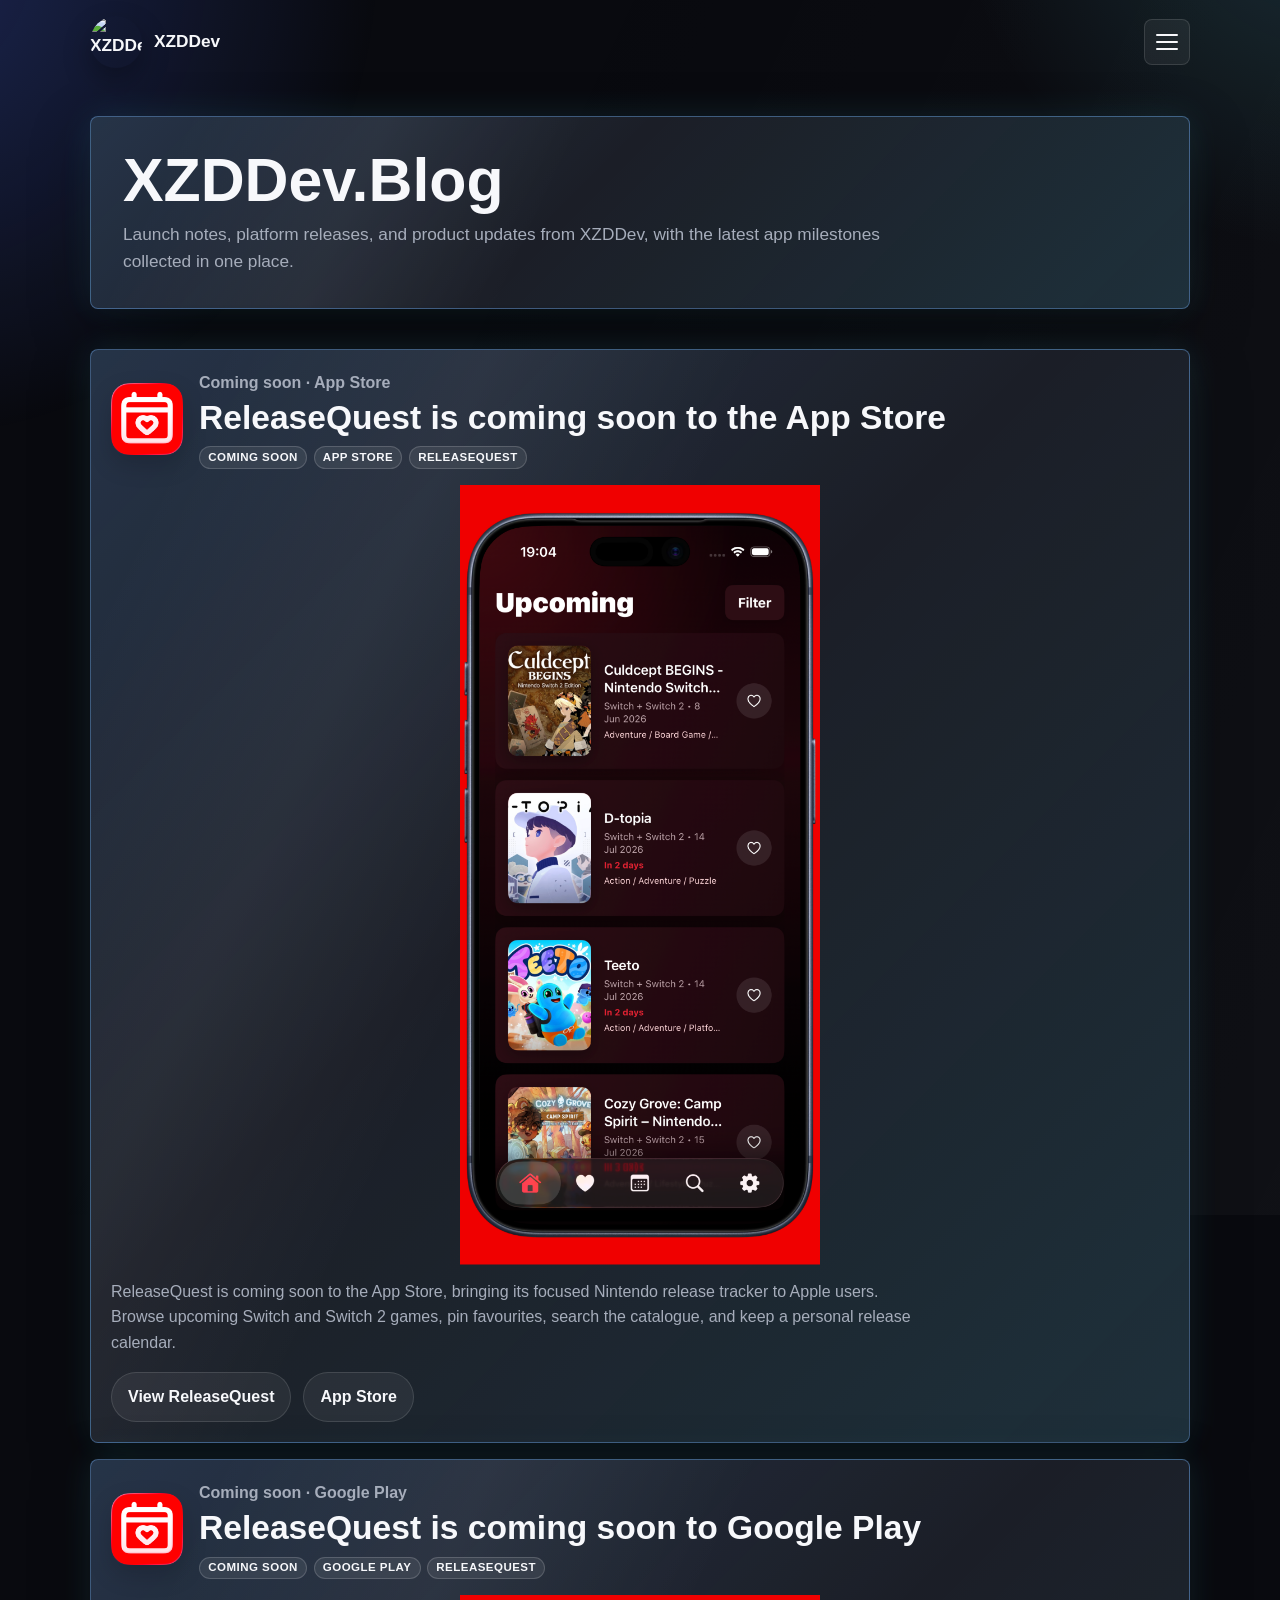
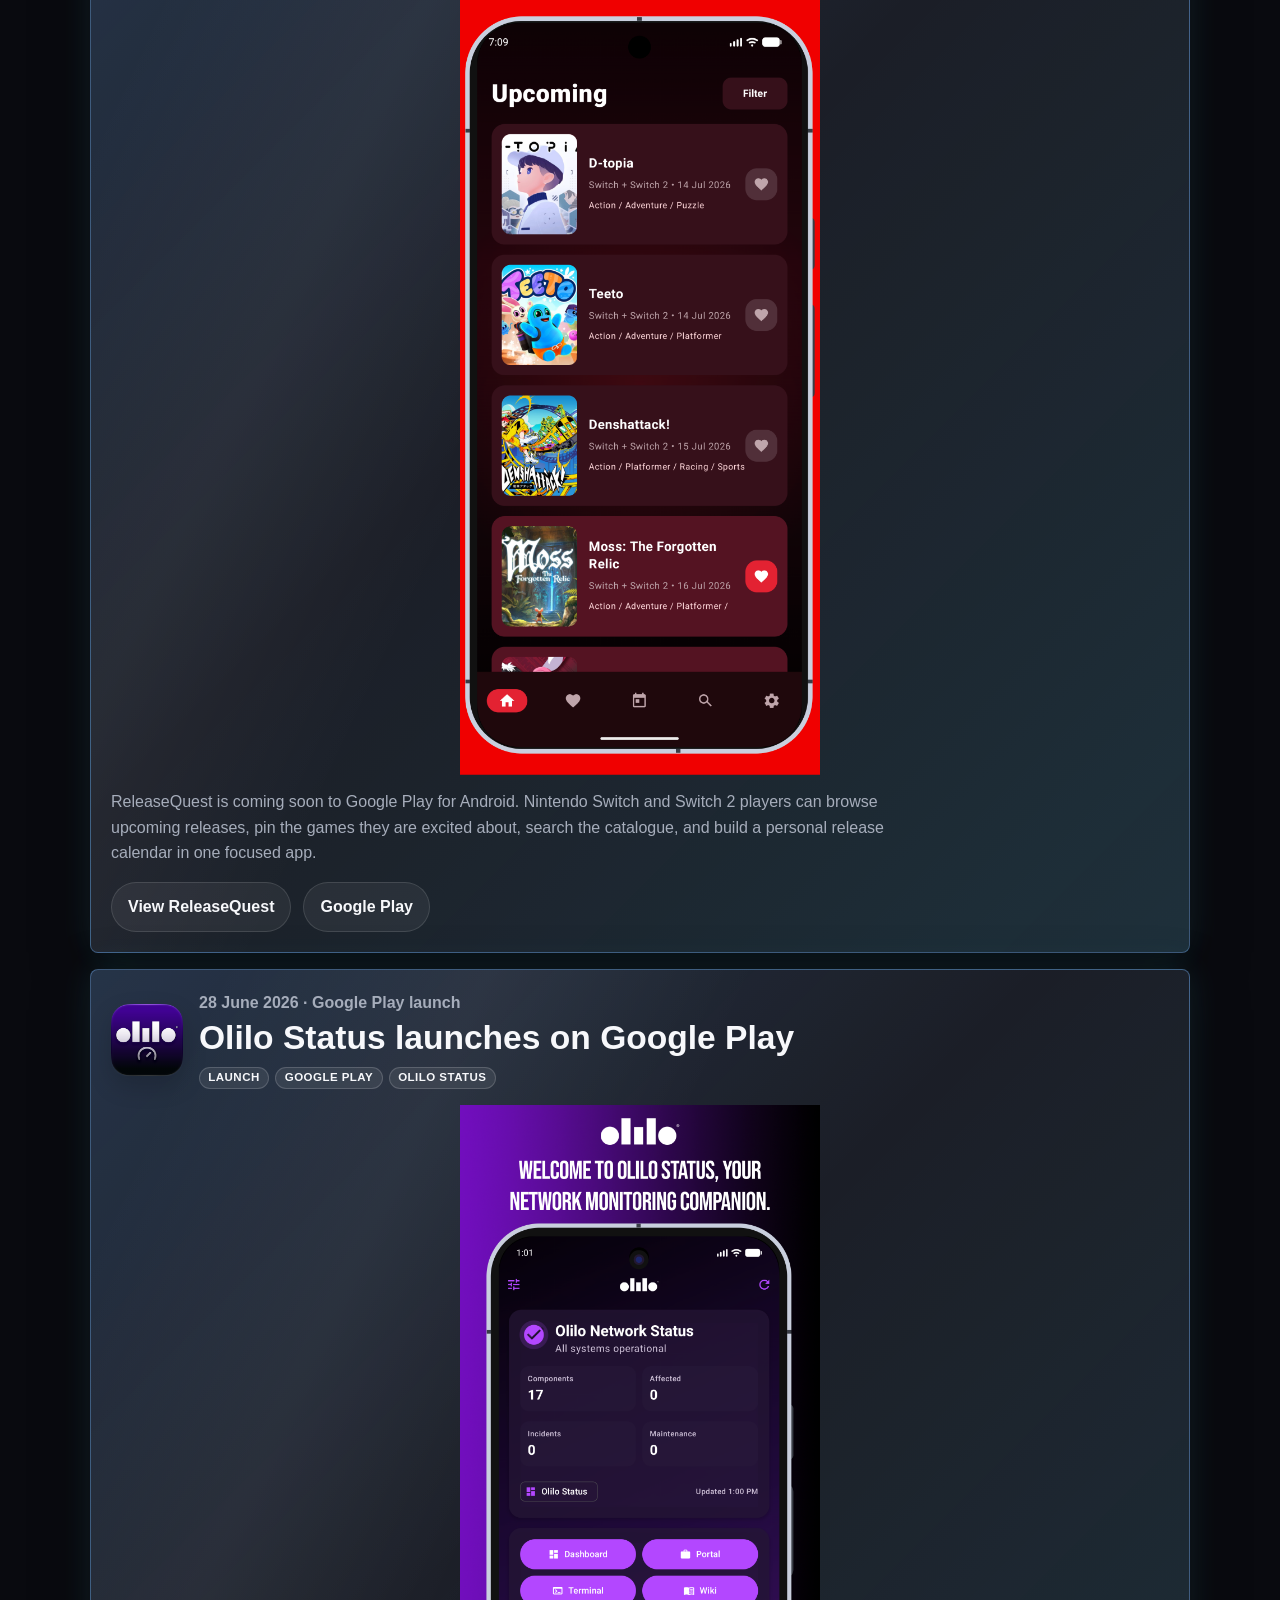
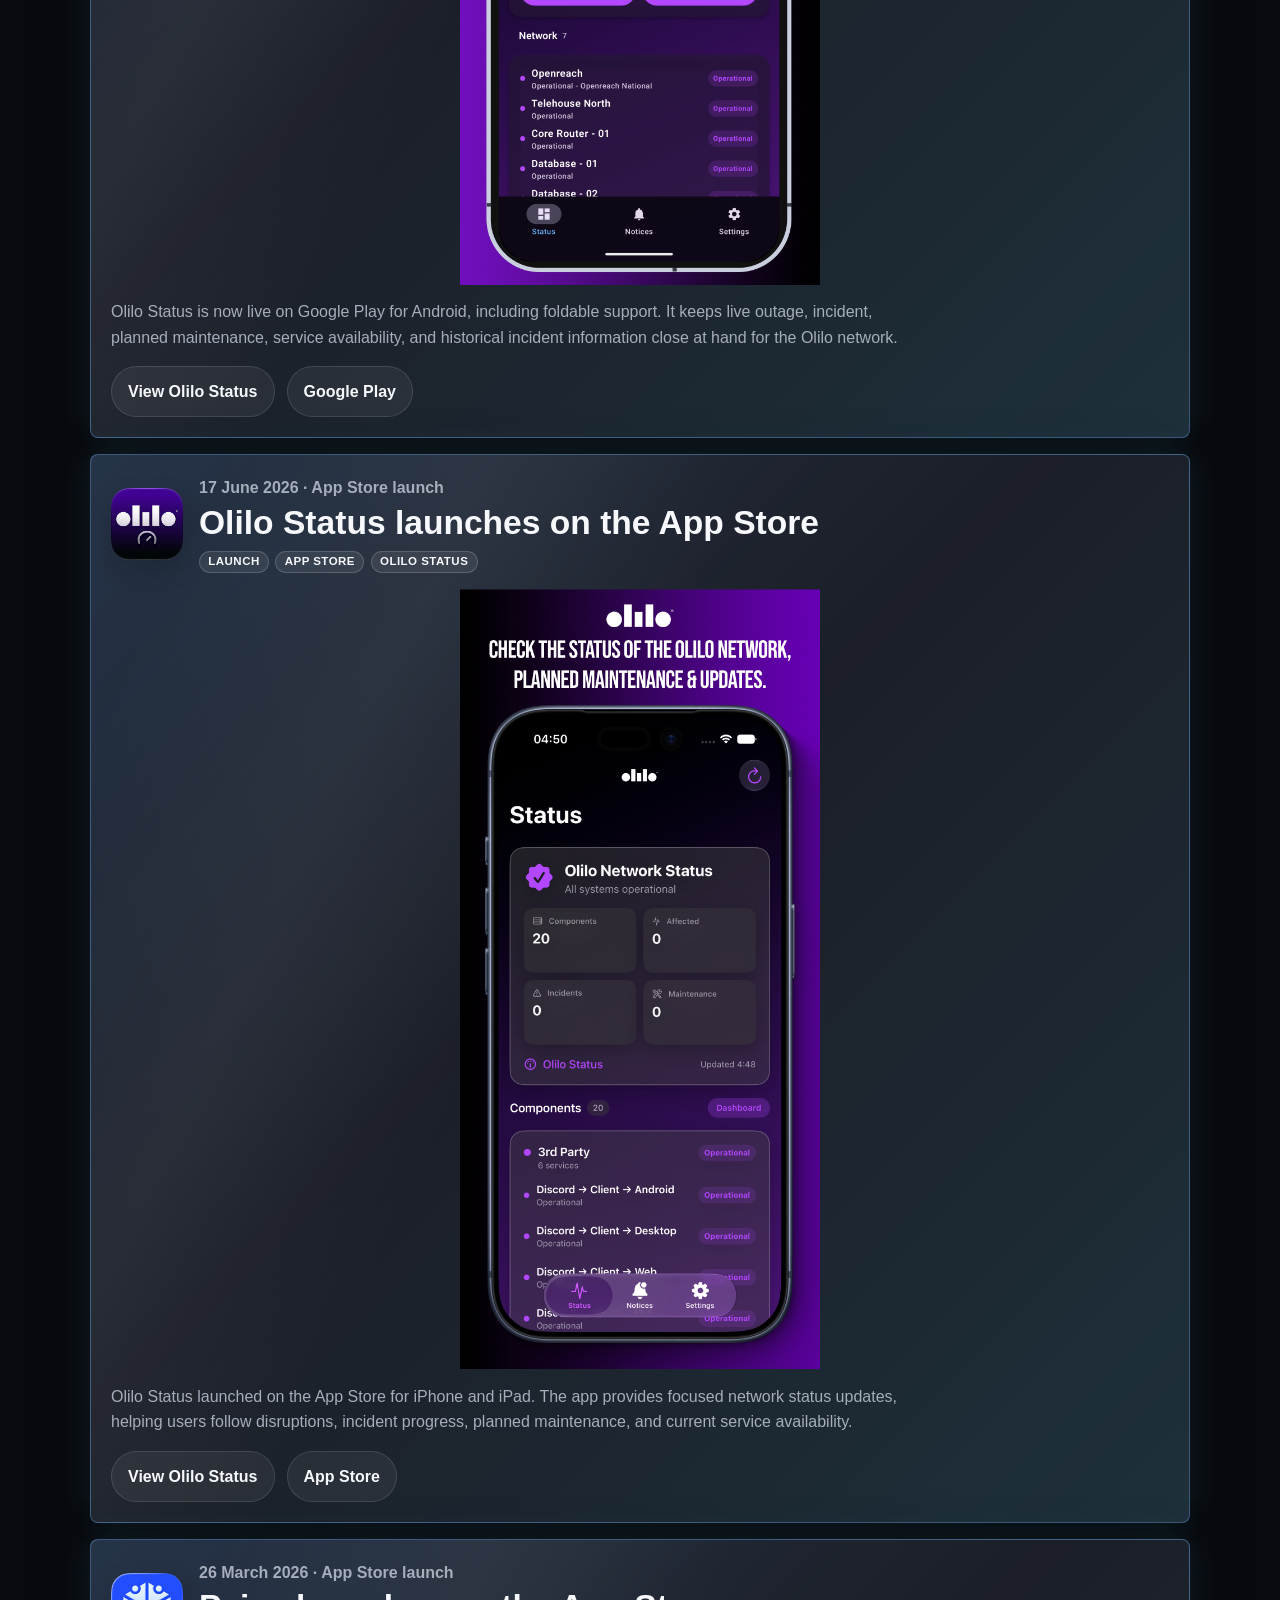
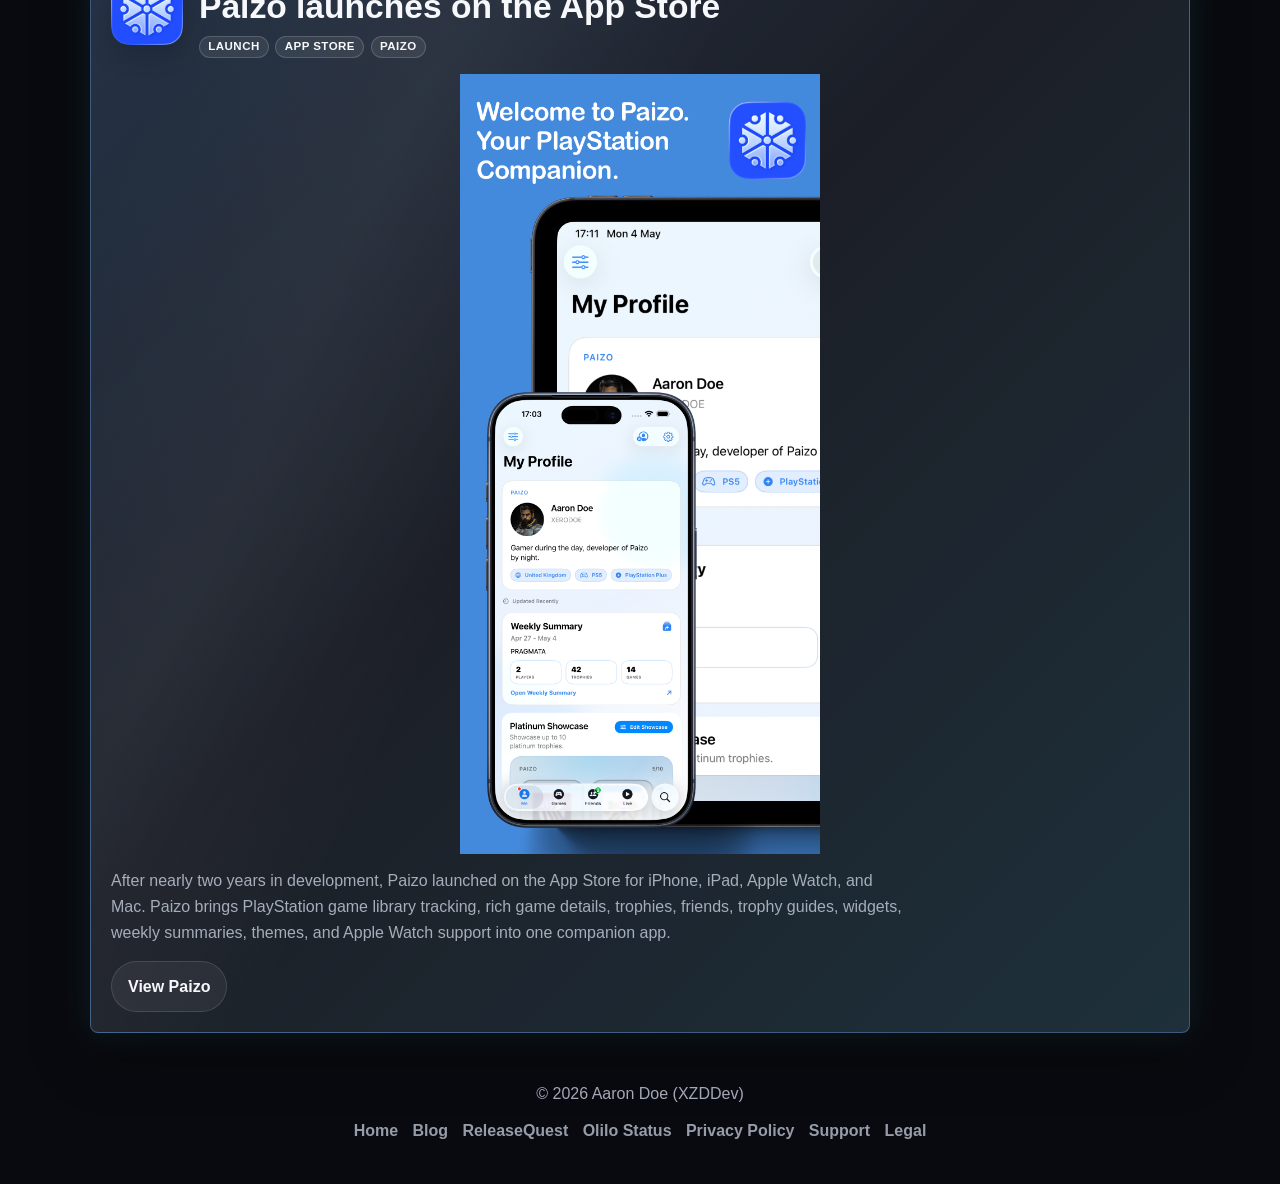
==== blog/index.html @ bfe8bc3e "launch: initial XZDDev website" ====
<!DOCTYPE html>
<html lang="en">
<head>
  <meta charset="UTF-8" />
  <meta name="viewport" content="width=device-width, initial-scale=1.0" />
  <link rel="icon" type="image/svg+xml" href="../XZDDev/favicon.svg" />
  <title>XZDDev Blog</title>
  <meta name="description" content="Launch notes for XZDDev apps including ReleaseQuest, Olilo Status, and Paizo." />
  <meta property="og:title" content="XZDDev Blog" />
  <meta property="og:description" content="Launch notes, app updates, and product news from XZDDev." />
  <meta property="og:type" content="website" />
  <meta property="og:url" content="https://xzddev.github.io/blog/" />
  <meta property="og:image" content="https://github.com/XZDDev.png" />
  <meta name="twitter:card" content="summary_large_image" />

  <style>
    :root {
      --bg: #090a0f;
      --surface: #141720;
      --text: #f7f8fb;
      --muted: #a6adbb;
      --border: rgba(255, 255, 255, 0.12);
      --shadow: 0 18px 50px rgba(0, 0, 0, 0.32);
      --link: #f7f8fb;
      --accent: #65e8ff;
    }

    * { box-sizing: border-box; }

    html { scroll-behavior: smooth; }

    body {
      margin: 0;
      font-family: -apple-system, BlinkMacSystemFont, "Segoe UI", sans-serif;
      background: var(--bg);
      color: var(--text);
      line-height: 1.6;
      min-height: 100vh;
      overflow-x: hidden;
      isolation: isolate;
    }

    body::before {
      content: "";
      position: fixed;
      inset: -35%;
      z-index: 0;
      pointer-events: none;
      background:
        radial-gradient(circle at 16% 18%, rgba(76, 111, 255, 0.28), transparent 30rem),
        radial-gradient(circle at 82% 12%, rgba(101, 232, 255, 0.16), transparent 24rem),
        linear-gradient(115deg, transparent 18%, rgba(255, 255, 255, 0.035) 42%, rgba(255, 255, 255, 0.11) 50%, rgba(255, 255, 255, 0.035) 58%, transparent 82%);
      background-size: 100% 100%, 100% 100%, 220% 220%;
      animation: shimmerBackground 18s ease-in-out infinite alternate;
    }

    @keyframes shimmerBackground {
      0% {
        transform: translate3d(-2%, -1%, 0) scale(1);
        background-position: 0 0, 100% 0, 0% 50%;
      }

      100% {
        transform: translate3d(2%, 1%, 0) scale(1.04);
        background-position: 0 0, 100% 0, 100% 50%;
      }
    }

    a { color: var(--link); }

    .container {
      width: min(1100px, calc(100% - 2rem));
      min-height: 100vh;
      margin: 0 auto;
      position: relative;
      z-index: 1;
      display: flex;
      flex-direction: column;
    }

    .topbar {
      display: grid;
      grid-template-columns: auto 1fr auto;
      align-items: center;
      gap: 1rem;
      padding: 1rem 0;
    }

    .brand-link {
      display: inline-flex;
      align-items: center;
      gap: 0.75rem;
      text-decoration: none;
      color: var(--text);
      font-weight: 800;
      font-size: 1.08rem;
    }

    .brand-logo {
      width: 52px;
      height: 52px;
      display: block;
      object-fit: cover;
      border-radius: 50%;
      box-shadow: 0 12px 28px rgba(0, 0, 0, 0.28);
    }

    .brand-name { white-space: nowrap; }

    .nav-links,
    .footer-links {
      display: flex;
      flex-wrap: wrap;
      gap: 0.9rem;
      align-items: center;
      justify-content: center;
    }

    .nav-links {
      grid-column: 2;
    }

    .nav-links a,
    .footer-links a {
      color: var(--muted);
      text-decoration: none;
      font-weight: 600;
      opacity: 0.9;
    }

    .nav-links a {
      padding: 0.55rem 0.75rem;
      border-radius: 999px;
    }

    .nav-links a[aria-current="page"],
    .nav-links a:hover,
    .footer-links a:hover {
      color: var(--text);
      background: rgba(255, 255, 255, 0.06);
      opacity: 1;
    }

    header.hero { padding: 2rem 0 1rem; }

    .hero-card,
    .post-card {
      background: linear-gradient(180deg, rgba(255, 255, 255, 0.055), rgba(255, 255, 255, 0.025)), var(--surface);
      border: 1px solid var(--border);
      border-radius: 8px;
      box-shadow: var(--shadow);
    }

    .hero-card {
      padding: 2rem;
      display: grid;
      grid-template-columns: minmax(0, 1fr);
      gap: 1.5rem;
      align-items: center;
    }

    .app-badge {
      display: inline-flex;
      width: fit-content;
      margin-bottom: 0.55rem;
      padding: 0.24rem 0.58rem;
      border: 1px solid rgba(255, 255, 255, 0.16);
      border-radius: 999px;
      background: rgba(255, 255, 255, 0.08);
      color: var(--text);
      font-size: 0.74rem;
      font-weight: 800;
      letter-spacing: 0.04em;
      text-transform: uppercase;
    }

    h1 {
      margin: 0 0 0.5rem;
      font-size: clamp(2.2rem, 5vw, 3.8rem);
      line-height: 1.05;
    }

    h2 {
      margin: 0;
      font-size: clamp(1.45rem, 3vw, 2.1rem);
      line-height: 1.15;
    }

    .intro {
      margin: 0;
      font-size: 1.08rem;
      color: var(--muted);
      max-width: 760px;
    }

    .post-list {
      display: grid;
      gap: 1rem;
      padding: 1.5rem 0;
    }

    .post-card {
      padding: 1.25rem;
      transition: transform 0.2s ease, opacity 0.2s ease;
    }

    .post-card:hover {
      transform: translateY(-2px);
      opacity: 0.98;
    }

    .content-highlight {
      position: relative;
      overflow: hidden;
      border-color: rgba(118, 182, 255, 0.38);
      background:
        linear-gradient(135deg, rgba(118, 182, 255, 0.18), rgba(255, 255, 255, 0.03) 44%, rgba(101, 232, 255, 0.12)),
        var(--surface);
      box-shadow: 0 20px 58px rgba(0, 0, 0, 0.34), 0 0 34px rgba(101, 232, 255, 0.12);
    }

    .content-highlight::after {
      content: "";
      position: absolute;
      inset: 0;
      pointer-events: none;
      background: linear-gradient(115deg, transparent 8%, rgba(255, 255, 255, 0.12), transparent 42%);
      opacity: 0.42;
    }

    .content-highlight > * {
      position: relative;
      z-index: 1;
    }

    .content-highlight--olilo {
      border-color: color-mix(in srgb, #b47cff 48%, transparent);
      background:
        linear-gradient(135deg, rgba(180, 124, 255, 0.2), rgba(255, 255, 255, 0.03) 44%, rgba(180, 124, 255, 0.18)),
        var(--surface);
      box-shadow: 0 20px 58px rgba(0, 0, 0, 0.34), 0 0 34px rgba(180, 124, 255, 0.18);
    }

    .post-header {
      display: grid;
      grid-template-columns: 72px 1fr;
      gap: 1rem;
      align-items: center;
      margin-bottom: 1rem;
    }

    .app-icon {
      width: 72px;
      height: 72px;
      border-radius: 16px;
      display: block;
      object-fit: cover;
      box-shadow: 0 10px 24px rgba(0, 0, 0, 0.16);
    }

    .post-meta {
      color: var(--muted);
      font-weight: 700;
      margin: 0 0 0.2rem;
    }

    .post-tags {
      display: flex;
      flex-wrap: wrap;
      gap: 0.4rem;
      margin: 0.55rem 0 0;
    }

    .post-tag {
      display: inline-flex;
      width: fit-content;
      padding: 0.2rem 0.52rem;
      border: 1px solid rgba(255, 255, 255, 0.16);
      border-radius: 999px;
      background: rgba(255, 255, 255, 0.08);
      color: var(--text);
      font-size: 0.72rem;
      font-weight: 800;
      letter-spacing: 0.04em;
      line-height: 1.2;
      text-transform: uppercase;
    }

    .post-copy {
      color: var(--muted);
      margin: 0.9rem 0 0;
      max-width: 800px;
    }

    .post-actions {
      display: flex;
      flex-wrap: wrap;
      gap: 0.75rem;
      margin-top: 1rem;
    }

    .post-link {
      display: inline-flex;
      align-items: center;
      text-decoration: none;
      font-weight: 700;
      color: var(--text);
      border: 1px solid var(--border);
      border-radius: 999px;
      padding: 0.72rem 1rem;
      background: rgba(255, 255, 255, 0.06);
      transition: transform 0.2s ease, background 0.2s ease;
    }

    .post-link:hover {
      transform: translateY(-1px);
      background: rgba(255, 255, 255, 0.1);
    }

    .launch-image {
      width: 100%;
      max-height: 780px;
      display: block;
      object-fit: contain;
      border: 0;
      border-radius: 12px;
      clip-path: inset(0 round 12px);
      background: transparent;
    }

    footer {
      padding: 1.5rem 0 2.5rem;
      margin-top: auto;
      text-align: center;
      color: var(--muted);
    }

    .footer-links {
      margin-top: 0.75rem;
    }

    .hero-card,
    .post-card {
      position: relative;
      overflow: hidden;
      border-color: rgba(118, 182, 255, 0.38);
      background:
        linear-gradient(135deg, rgba(118, 182, 255, 0.18), rgba(255, 255, 255, 0.03) 44%, rgba(101, 232, 255, 0.12)),
        var(--surface);
      box-shadow: 0 20px 58px rgba(0, 0, 0, 0.34), 0 0 34px rgba(101, 232, 255, 0.12);
    }

    .hero-card::after,
    .post-card::after {
      content: "";
      position: absolute;
      inset: 0;
      pointer-events: none;
      background: linear-gradient(115deg, transparent 8%, rgba(255, 255, 255, 0.12), transparent 42%);
      opacity: 0.42;
    }

    .hero-card > *,
    .post-card > * {
      position: relative;
      z-index: 1;
    }

    @media (max-width: 760px) {
      .topbar {
        grid-template-columns: auto 1fr;
        align-items: center;
      }

      .nav-links {
        justify-content: flex-end;
        grid-column: 2;
      }

      .hero-card {
        grid-template-columns: 1fr;
      }

      .post-header {
        grid-template-columns: 60px 1fr;
      }

      .app-icon {
        width: 60px;
        height: 60px;
        border-radius: 14px;
      }
    }

    @media (prefers-reduced-motion: reduce) {
      body::before {
        animation: none;
      }
    }
  </style>
  <link rel="stylesheet" href="../assets/navigation.css" />
</head>
<body>
  <div class="container">
    <div class="topbar">
      <a class="brand-link" href="../XZDDev/index.html" aria-label="XZDDev home">
        <img src="https://github.com/XZDDev.png" alt="XZDDev logo" class="brand-logo" />
        <span class="brand-name">XZDDev</span>
      </a>

      <button class="menu-toggle" type="button" aria-label="Open navigation menu" aria-expanded="false" aria-controls="primaryNavigation">
        <span aria-hidden="true"></span><span aria-hidden="true"></span><span aria-hidden="true"></span>
      </button>

      <nav class="nav-links" id="primaryNavigation" aria-label="Primary" aria-hidden="true">
        <a href="../XZDDev/index.html">Home</a>
        <a href="index.html" aria-current="page">Blog</a>
        <a href="../releasequest/releasequest.html">ReleaseQuest</a>
        <a href="../olilo/olilo-status.html">Olilo Status</a>
      </nav>
    </div>

    <header class="hero">
      <div class="hero-card content-highlight">
        <div>
          <h1>XZDDev.Blog</h1>
          <p class="intro">
            Launch notes, platform releases, and product updates from XZDDev, with the latest app milestones collected in one place.
          </p>
        </div>

      </div>
    </header>

    <main class="post-list" aria-label="Blog posts">
      <article class="post-card content-highlight" id="releasequest-app-store-launch">
        <div class="post-header">
          <img src="../releasequest/releasequest.png" alt="ReleaseQuest Icon" class="app-icon" />
          <div>
            <p class="post-meta">Coming soon · App Store</p>
            <h2>ReleaseQuest is coming soon to the App Store</h2>
            <div class="post-tags" aria-label="Post categories">
              <span class="post-tag">Coming soon</span>
              <span class="post-tag">App Store</span>
              <span class="post-tag">ReleaseQuest</span>
            </div>
          </div>
        </div>

        <img
          src="i1.png"
          alt="ReleaseQuest App Store launch artwork"
          class="launch-image"
        />

        <p class="post-copy">
          ReleaseQuest is coming soon to the App Store, bringing its focused Nintendo release tracker to Apple users.
          Browse upcoming Switch and Switch 2 games, pin favourites, search the catalogue, and keep a personal release calendar.
        </p>

        <div class="post-actions">
          <a class="post-link" href="../releasequest/releasequest.html">View ReleaseQuest</a>
          <a class="post-link" href="../XZDDev/index.html">App Store</a>
        </div>
      </article>

      <article class="post-card content-highlight" id="releasequest-google-play-launch">
        <div class="post-header">
          <img src="../releasequest/releasequest.png" alt="ReleaseQuest Icon" class="app-icon" />
          <div>
            <p class="post-meta">Coming soon · Google Play</p>
            <h2>ReleaseQuest is coming soon to Google Play</h2>
            <div class="post-tags" aria-label="Post categories">
              <span class="post-tag">Coming soon</span>
              <span class="post-tag">Google Play</span>
              <span class="post-tag">ReleaseQuest</span>
            </div>
          </div>
        </div>

        <img
          src="a1.png"
          alt="ReleaseQuest Google Play launch artwork"
          class="launch-image"
        />

        <p class="post-copy">
          ReleaseQuest is coming soon to Google Play for Android. Nintendo Switch and Switch 2 players can browse upcoming
          releases, pin the games they are excited about, search the catalogue, and build a personal release calendar in one focused app.
        </p>

        <div class="post-actions">
          <a class="post-link" href="../releasequest/releasequest.html">View ReleaseQuest</a>
          <a class="post-link" href="../XZDDev/index.html">Google Play</a>
        </div>
      </article>

      <article class="post-card content-highlight content-highlight--olilo" id="olilo-status-android-launch">
        <div class="post-header">
          <img src="../olilo/olilostatus.png" alt="Olilo Status Icon" class="app-icon" />
          <div>
            <p class="post-meta">28 June 2026 · Google Play launch</p>
            <h2>Olilo Status launches on Google Play</h2>
            <div class="post-tags" aria-label="Post categories">
              <span class="post-tag">Launch</span>
              <span class="post-tag">Google Play</span>
              <span class="post-tag">Olilo Status</span>
            </div>
          </div>
        </div>

        <img
          src="Olilo Status Android Launch.png"
          alt="Olilo Status Android launch screenshot"
          class="launch-image"
        />

        <p class="post-copy">
          Olilo Status is now live on Google Play for Android, including foldable support. It keeps live outage, incident,
          planned maintenance, service availability, and historical incident information close at hand for the Olilo network.
        </p>

        <div class="post-actions">
          <a class="post-link" href="../olilo/olilo-status.html">View Olilo Status</a>
          <a class="post-link" href="https://play.google.com/store/apps/details?id=uk.co.olilo.status&pli=1" target="_blank" rel="noopener noreferrer">Google Play</a>
        </div>
      </article>

      <article class="post-card content-highlight content-highlight--olilo" id="olilo-status-ios-launch">
        <div class="post-header">
          <img src="../olilo/olilostatus.png" alt="Olilo Status Icon" class="app-icon" />
          <div>
            <p class="post-meta">17 June 2026 · App Store launch</p>
            <h2>Olilo Status launches on the App Store</h2>
            <div class="post-tags" aria-label="Post categories">
              <span class="post-tag">Launch</span>
              <span class="post-tag">App Store</span>
              <span class="post-tag">Olilo Status</span>
            </div>
          </div>
        </div>

        <img
          src="Olilo Status iOS launch.png"
          alt="Olilo Status iOS launch screenshot"
          class="launch-image"
        />

        <p class="post-copy">
          Olilo Status launched on the App Store for iPhone and iPad. The app provides focused network status updates, helping users
          follow disruptions, incident progress, planned maintenance, and current service availability.
        </p>

        <div class="post-actions">
          <a class="post-link" href="../olilo/olilo-status.html">View Olilo Status</a>
          <a class="post-link" href="https://apps.apple.com/gb/app/olilo-status/id6779934925" target="_blank" rel="noopener noreferrer">App Store</a>
        </div>
      </article>

      <article class="post-card content-highlight" id="paizo-ios-launch">
        <div class="post-header">
          <img src="../paizo/paizo.png" alt="Paizo Icon" class="app-icon" />
          <div>
            <p class="post-meta">26 March 2026 · App Store launch</p>
            <h2>Paizo launches on the App Store</h2>
            <div class="post-tags" aria-label="Post categories">
              <span class="post-tag">Launch</span>
              <span class="post-tag">App Store</span>
              <span class="post-tag">Paizo</span>
            </div>
          </div>
        </div>

        <img
          src="Paizo iOS launch.png"
          alt="Paizo iOS launch screenshot"
          class="launch-image"
        />

        <p class="post-copy">
          After nearly two years in development, Paizo launched on the App Store for iPhone, iPad, Apple Watch, and Mac. Paizo brings
          PlayStation game library tracking, rich game details, trophies, friends, trophy guides, widgets, weekly summaries, themes,
          and Apple Watch support into one companion app.
        </p>

        <div class="post-actions">
          <a class="post-link" href="../paizo/paizo.html">View Paizo</a>
        </div>
      </article>
    </main>

    <footer>
      <div>© 2026 Aaron Doe (XZDDev)</div>

      <div class="footer-links">
        <a href="../XZDDev/index.html">Home</a>
        <a href="index.html">Blog</a>
        <a href="../releasequest/releasequest.html">ReleaseQuest</a>
        <a href="../olilo/olilo-status.html">Olilo Status</a>
        <a href="../compliance/privacy.html">Privacy Policy</a>
        <a href="../compliance/support.html">Support</a>
        <a href="../compliance/legal.html">Legal</a>
      </div>
    </footer>
  </div>
  <script src="../assets/navigation.js"></script>
</body>
</html>
---- assets/navigation.css ----
.topbar {
  grid-template-columns: auto 1fr !important;
  position: relative;
}

.menu-toggle {
  grid-column: 2;
  justify-self: end;
  width: 46px;
  height: 46px;
  display: grid;
  place-content: center;
  gap: 5px;
  padding: 0;
  color: var(--text);
  background: rgba(255, 255, 255, 0.06);
  border: 1px solid var(--border);
  border-radius: 8px;
  cursor: pointer;
}

.menu-toggle:hover,
.menu-toggle:focus-visible {
  background: rgba(255, 255, 255, 0.11);
}

.menu-toggle span {
  width: 22px;
  height: 2px;
  display: block;
  border-radius: 2px;
  background: currentColor;
  transition: transform 0.18s ease, opacity 0.18s ease;
}

.menu-toggle[aria-expanded="true"] span:nth-child(1) {
  transform: translateY(7px) rotate(45deg);
}

.menu-toggle[aria-expanded="true"] span:nth-child(2) { opacity: 0; }

.menu-toggle[aria-expanded="true"] span:nth-child(3) {
  transform: translateY(-7px) rotate(-45deg);
}

.topbar .nav-links {
  position: absolute;
  top: calc(100% - 0.35rem);
  right: 0;
  z-index: 20;
  width: min(260px, calc(100vw - 2rem));
  display: grid;
  gap: 0.25rem;
  padding: 0.55rem;
  background: rgba(20, 23, 32, 0.98);
  border: 1px solid var(--border);
  border-radius: 8px;
  box-shadow: var(--shadow);
  opacity: 0;
  visibility: hidden;
  transform: translateY(-8px);
  transition: opacity 0.18s ease, transform 0.18s ease, visibility 0.18s;
}

.topbar .nav-links.is-open {
  opacity: 1;
  visibility: visible;
  transform: translateY(0);
}

.topbar .nav-links a {
  padding: 0.7rem 0.8rem;
  border-radius: 6px;
}

.topbar .nav-links a:hover,
.topbar .nav-links a:focus-visible {
  color: var(--text);
  background: rgba(255, 255, 255, 0.06);
  opacity: 1;
}
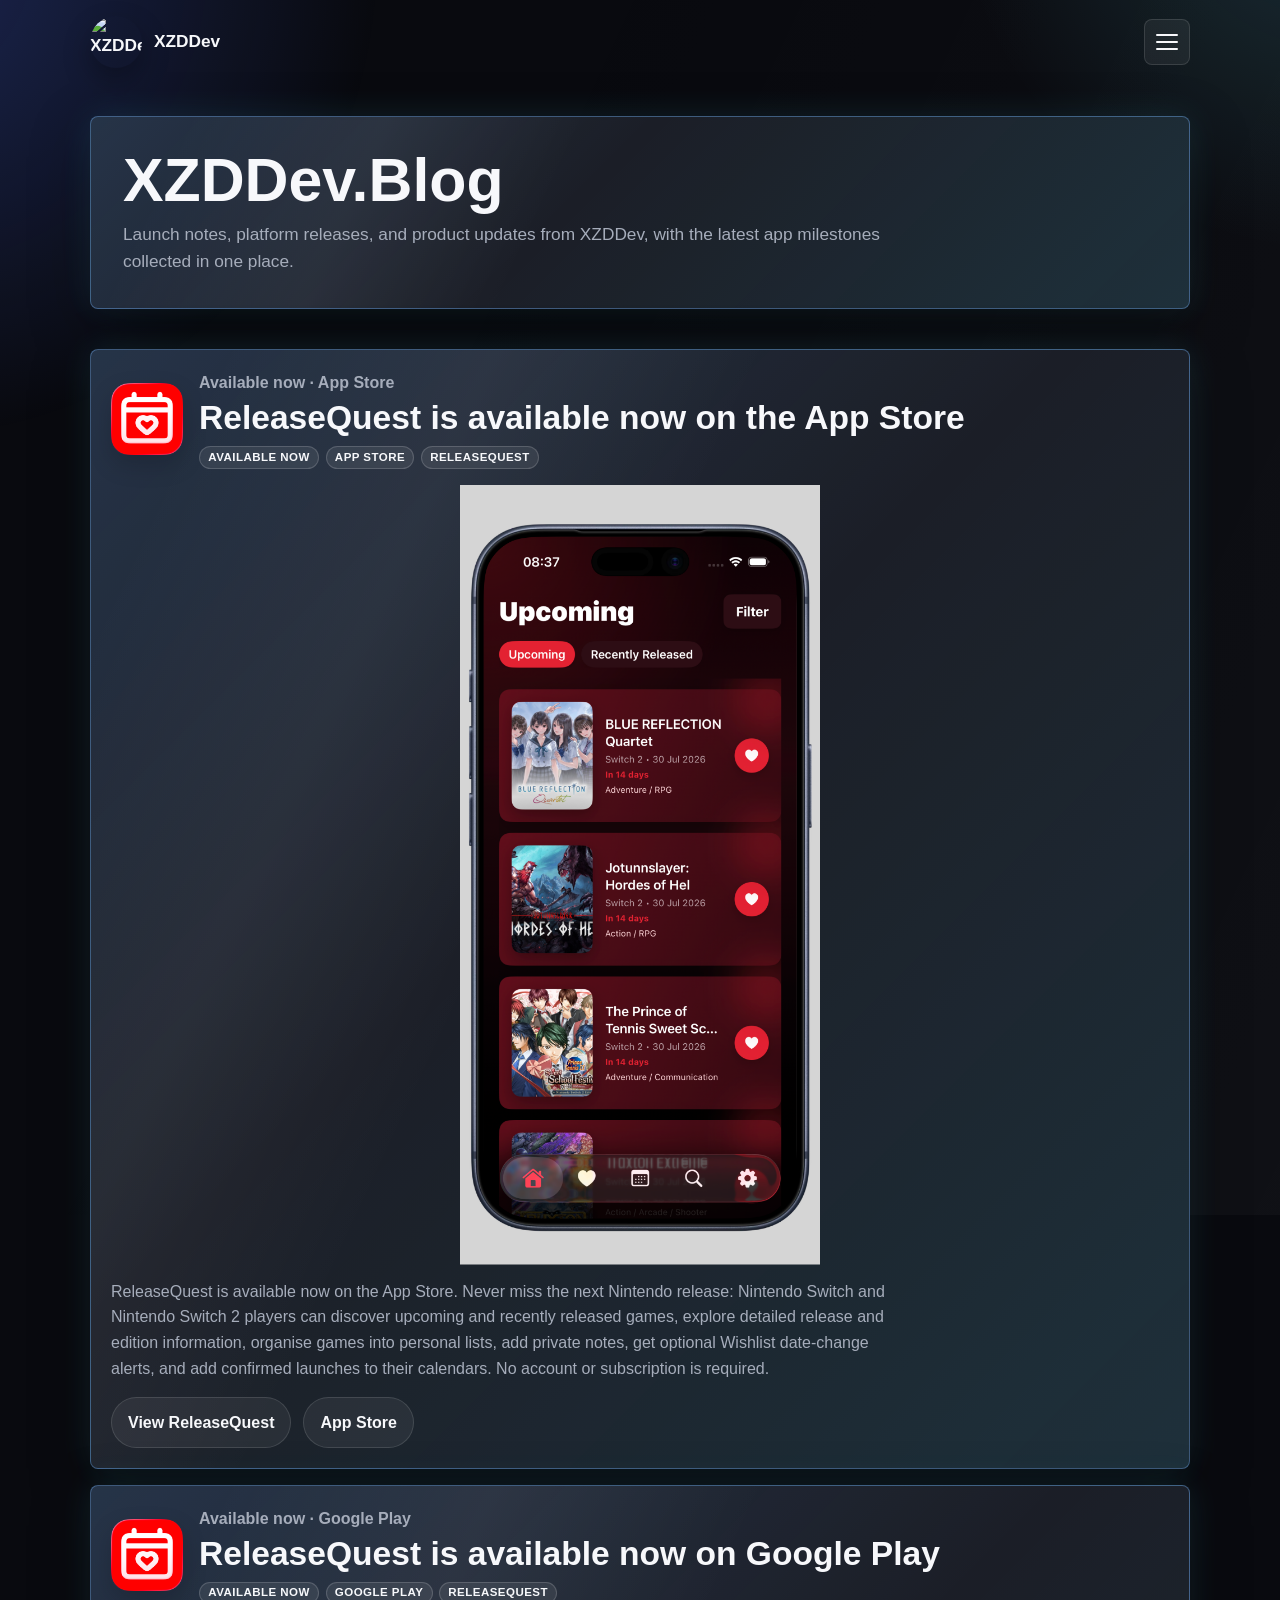
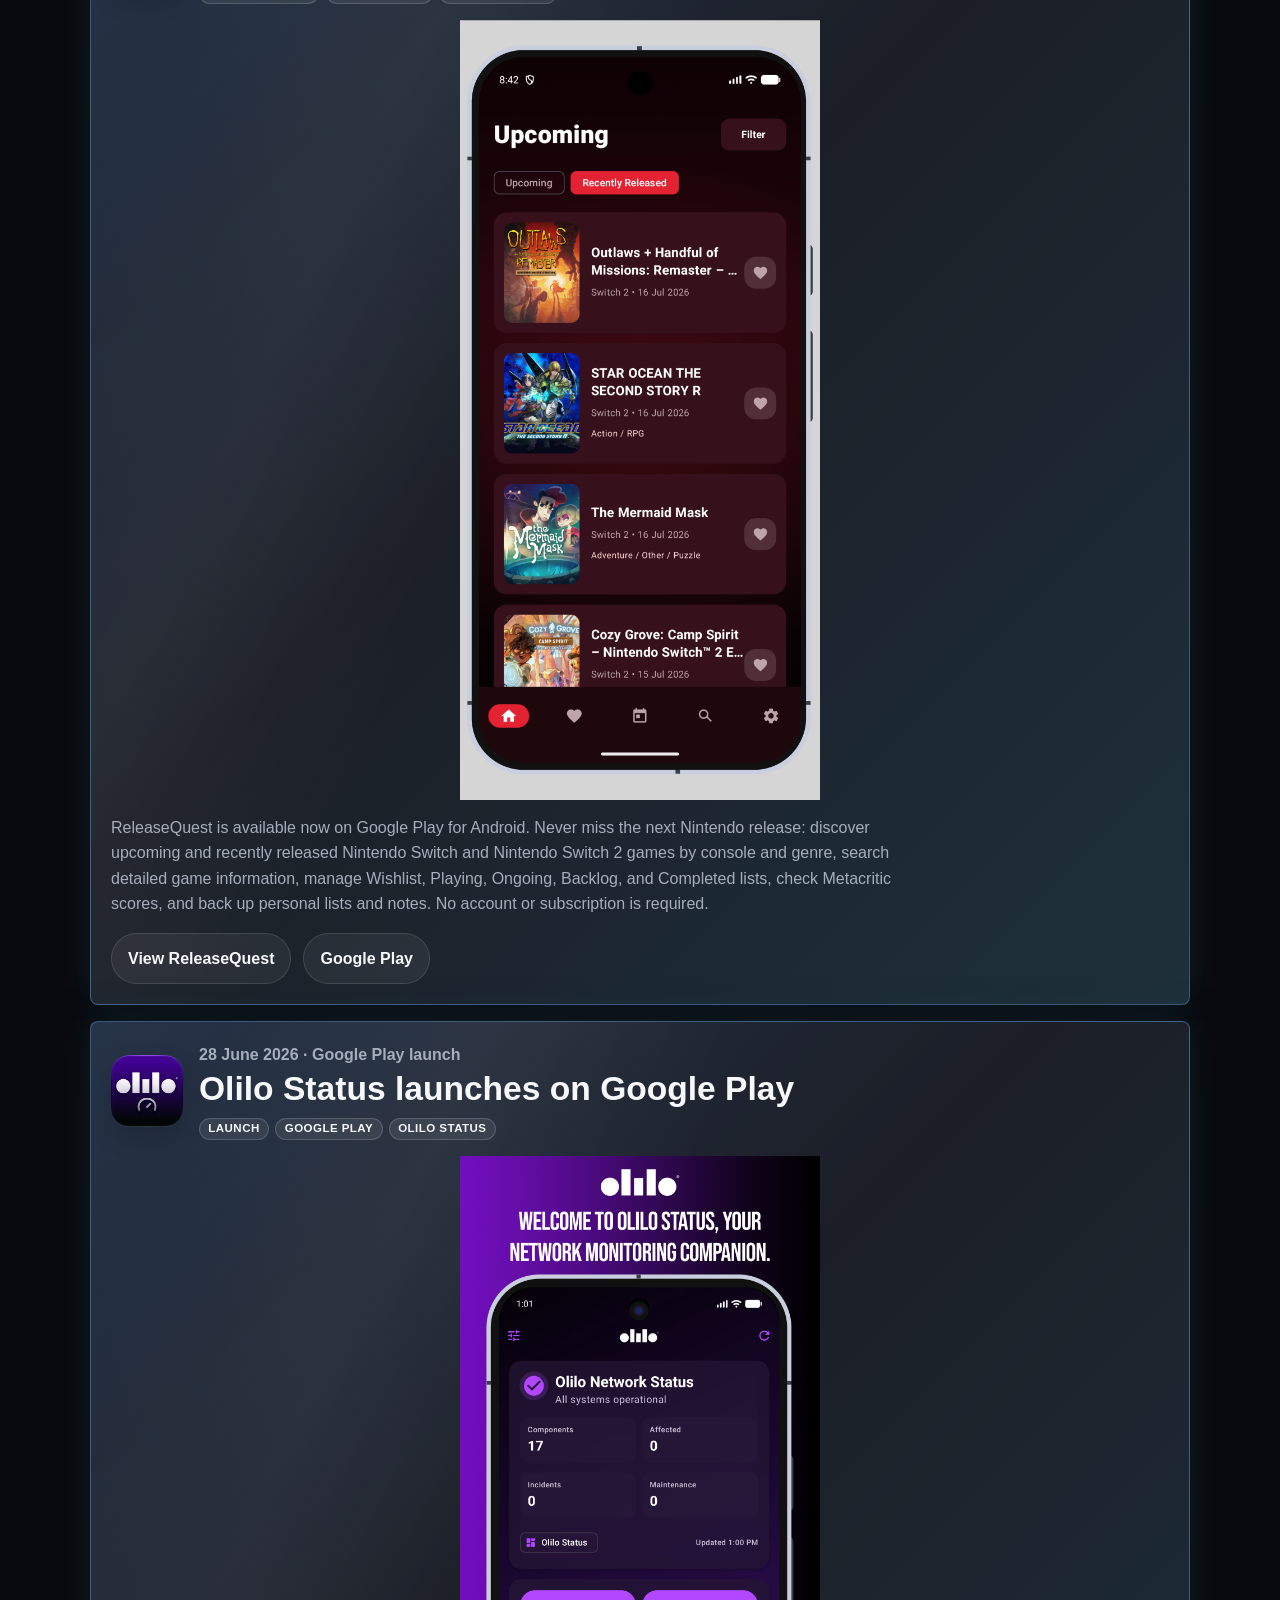
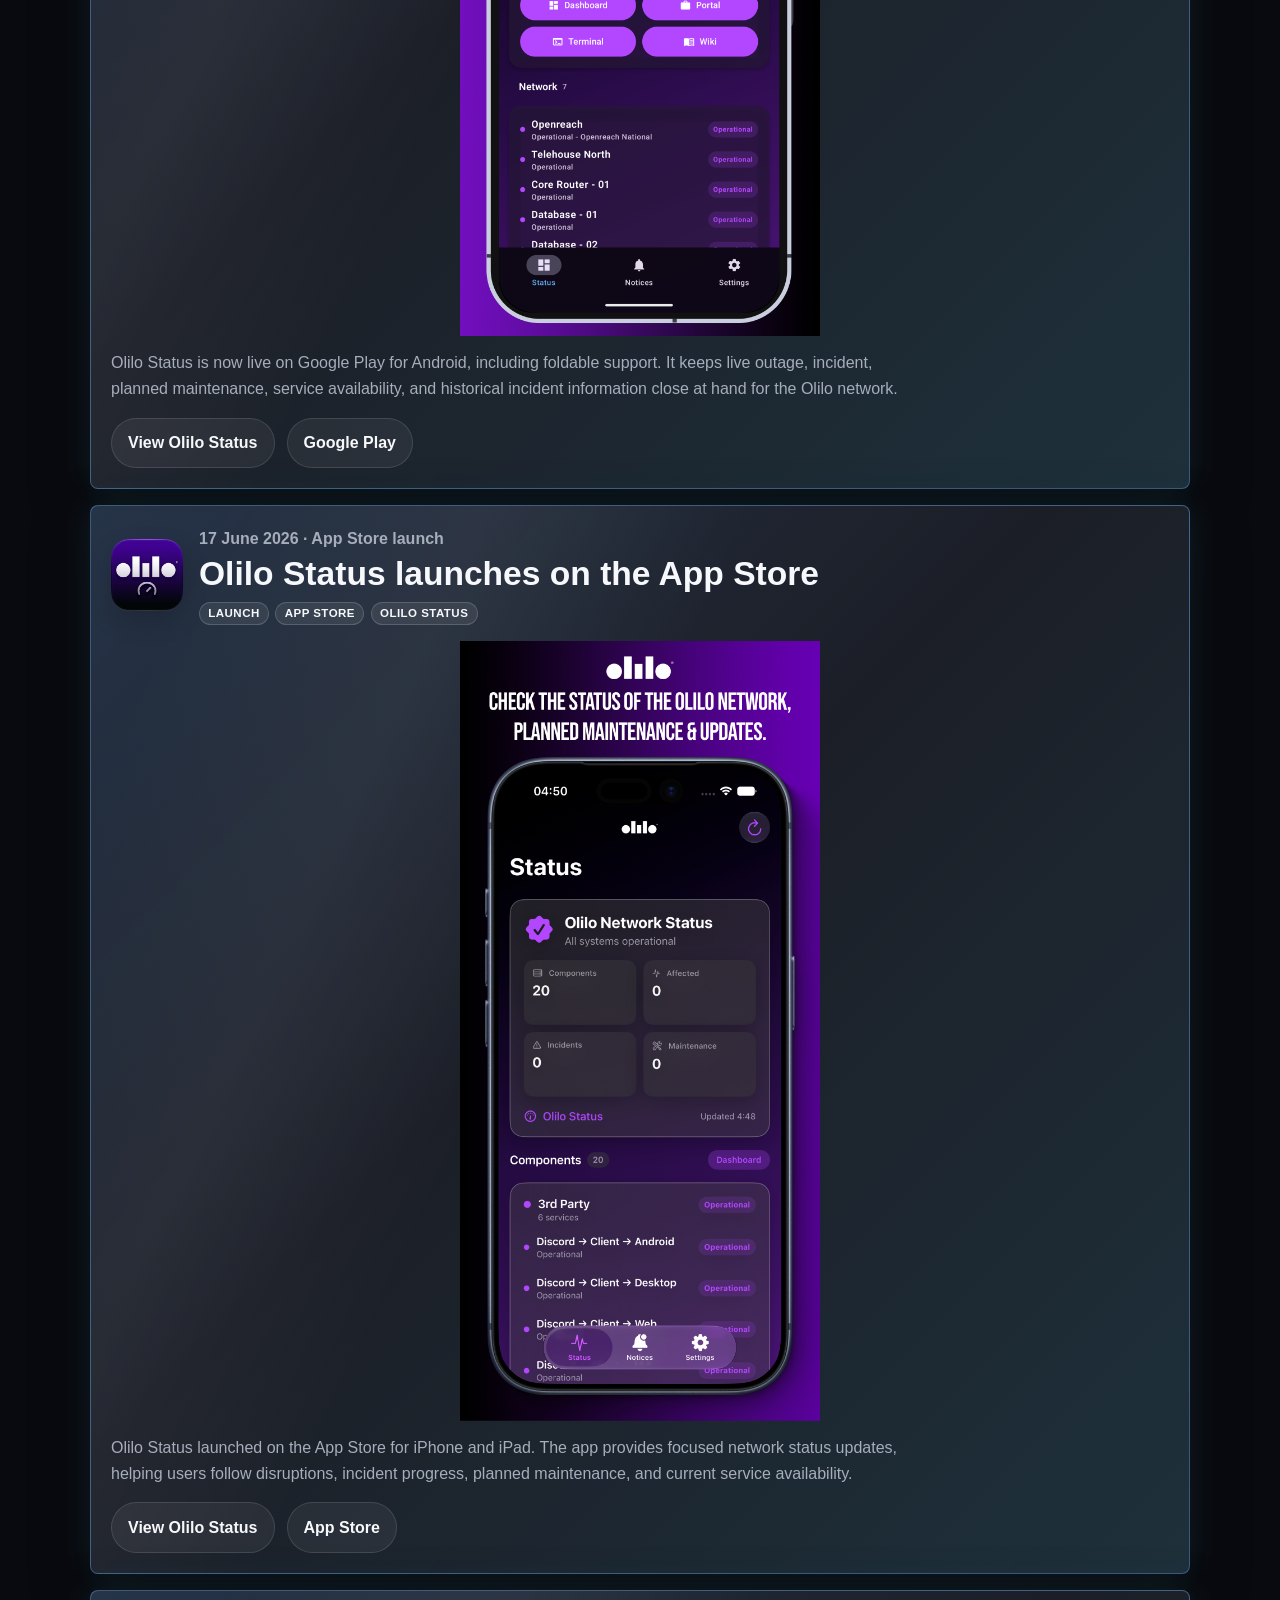
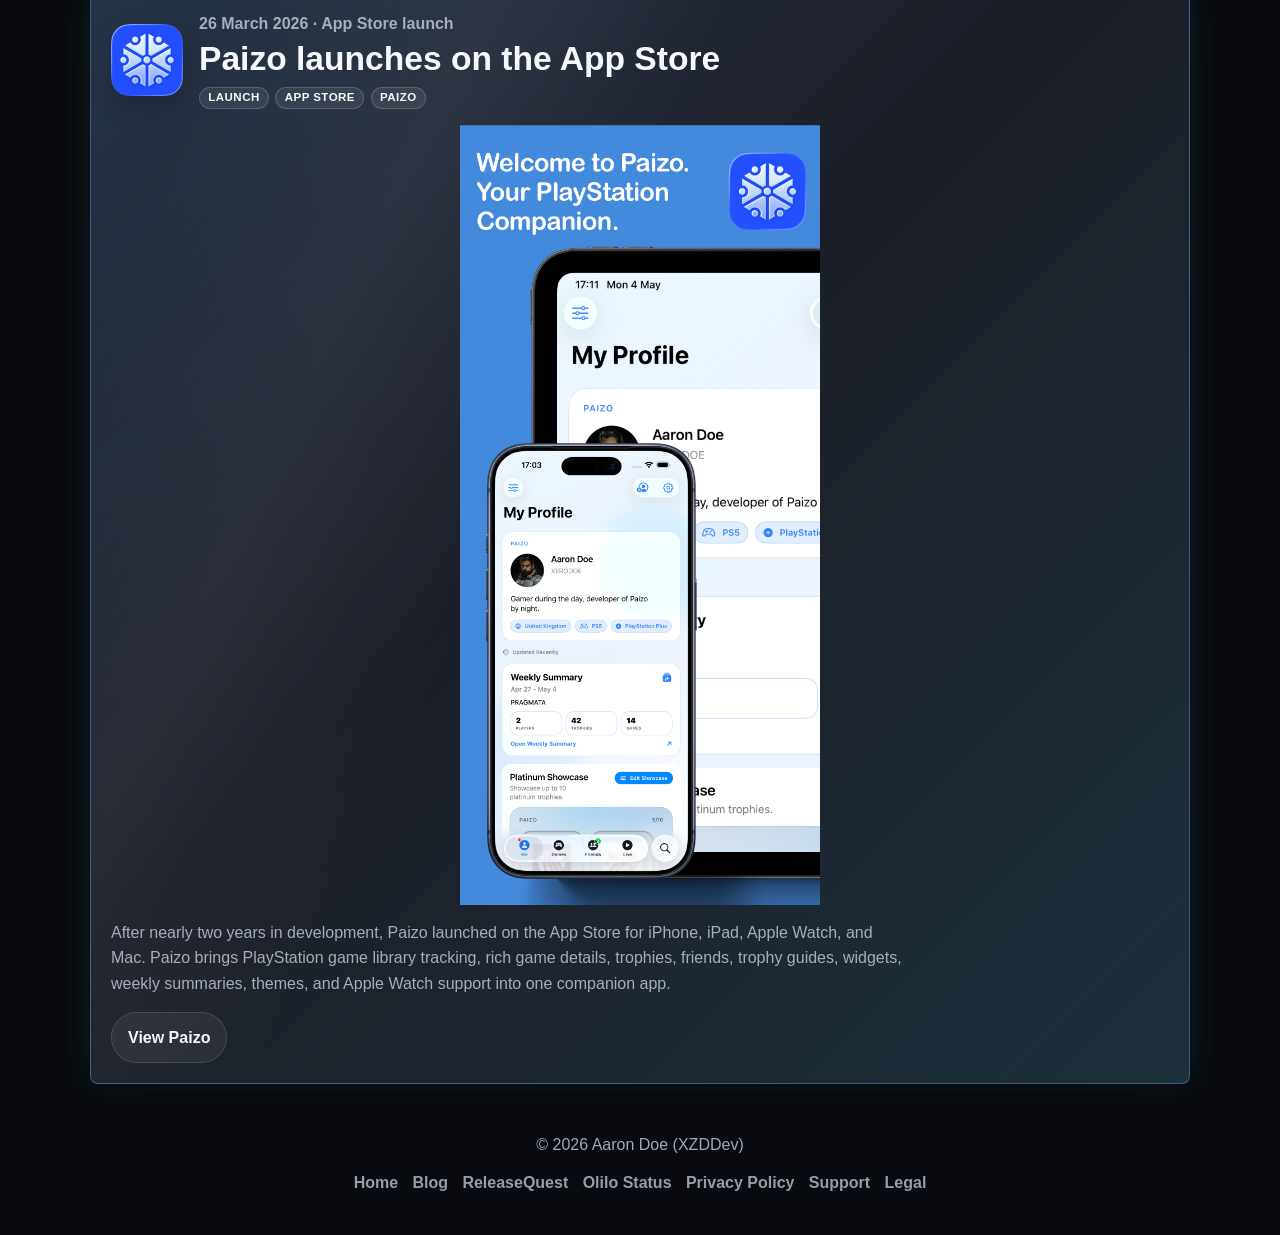
==== commit 098a3fa5: "launch: XZDDev welcomes the launch of ReleaseQuest Available today on both Apple's App Store for iOS" ====
--- a/blog/index.html
+++ b/blog/index.html
@@ -437,10 +437,10 @@
         <div class="post-header">
           <img src="../releasequest/releasequest.png" alt="ReleaseQuest Icon" class="app-icon" />
           <div>
-            <p class="post-meta">Coming soon · App Store</p>
-            <h2>ReleaseQuest is coming soon to the App Store</h2>
+            <p class="post-meta">Available now · App Store</p>
+            <h2>ReleaseQuest is available now on the App Store</h2>
             <div class="post-tags" aria-label="Post categories">
-              <span class="post-tag">Coming soon</span>
+              <span class="post-tag">Available now</span>
               <span class="post-tag">App Store</span>
               <span class="post-tag">ReleaseQuest</span>
             </div>
@@ -454,13 +454,14 @@
         />
 
         <p class="post-copy">
-          ReleaseQuest is coming soon to the App Store, bringing its focused Nintendo release tracker to Apple users.
-          Browse upcoming Switch and Switch 2 games, pin favourites, search the catalogue, and keep a personal release calendar.
+          ReleaseQuest is available now on the App Store. Never miss the next Nintendo release: Nintendo Switch and Nintendo Switch 2 players can
+          discover upcoming and recently released games, explore detailed release and edition information, organise games into personal lists, add
+          private notes, get optional Wishlist date-change alerts, and add confirmed launches to their calendars. No account or subscription is required.
         </p>
 
         <div class="post-actions">
           <a class="post-link" href="../releasequest/releasequest.html">View ReleaseQuest</a>
-          <a class="post-link" href="../XZDDev/index.html">App Store</a>
+          <a class="post-link" href="https://changethislater.example.xzddev/" target="_blank" rel="noopener noreferrer">App Store</a>
         </div>
       </article>
 
@@ -468,10 +469,10 @@
         <div class="post-header">
           <img src="../releasequest/releasequest.png" alt="ReleaseQuest Icon" class="app-icon" />
           <div>
-            <p class="post-meta">Coming soon · Google Play</p>
-            <h2>ReleaseQuest is coming soon to Google Play</h2>
+            <p class="post-meta">Available now · Google Play</p>
+            <h2>ReleaseQuest is available now on Google Play</h2>
             <div class="post-tags" aria-label="Post categories">
-              <span class="post-tag">Coming soon</span>
+              <span class="post-tag">Available now</span>
               <span class="post-tag">Google Play</span>
               <span class="post-tag">ReleaseQuest</span>
             </div>
@@ -485,13 +486,14 @@
         />
 
         <p class="post-copy">
-          ReleaseQuest is coming soon to Google Play for Android. Nintendo Switch and Switch 2 players can browse upcoming
-          releases, pin the games they are excited about, search the catalogue, and build a personal release calendar in one focused app.
+          ReleaseQuest is available now on Google Play for Android. Never miss the next Nintendo release: discover upcoming and recently released
+          Nintendo Switch and Nintendo Switch 2 games by console and genre, search detailed game information, manage Wishlist, Playing, Ongoing,
+          Backlog, and Completed lists, check Metacritic scores, and back up personal lists and notes. No account or subscription is required.
         </p>
 
         <div class="post-actions">
           <a class="post-link" href="../releasequest/releasequest.html">View ReleaseQuest</a>
-          <a class="post-link" href="../XZDDev/index.html">Google Play</a>
+          <a class="post-link" href="https://changethislater.example.xzddev/" target="_blank" rel="noopener noreferrer">Google Play</a>
         </div>
       </article>
 
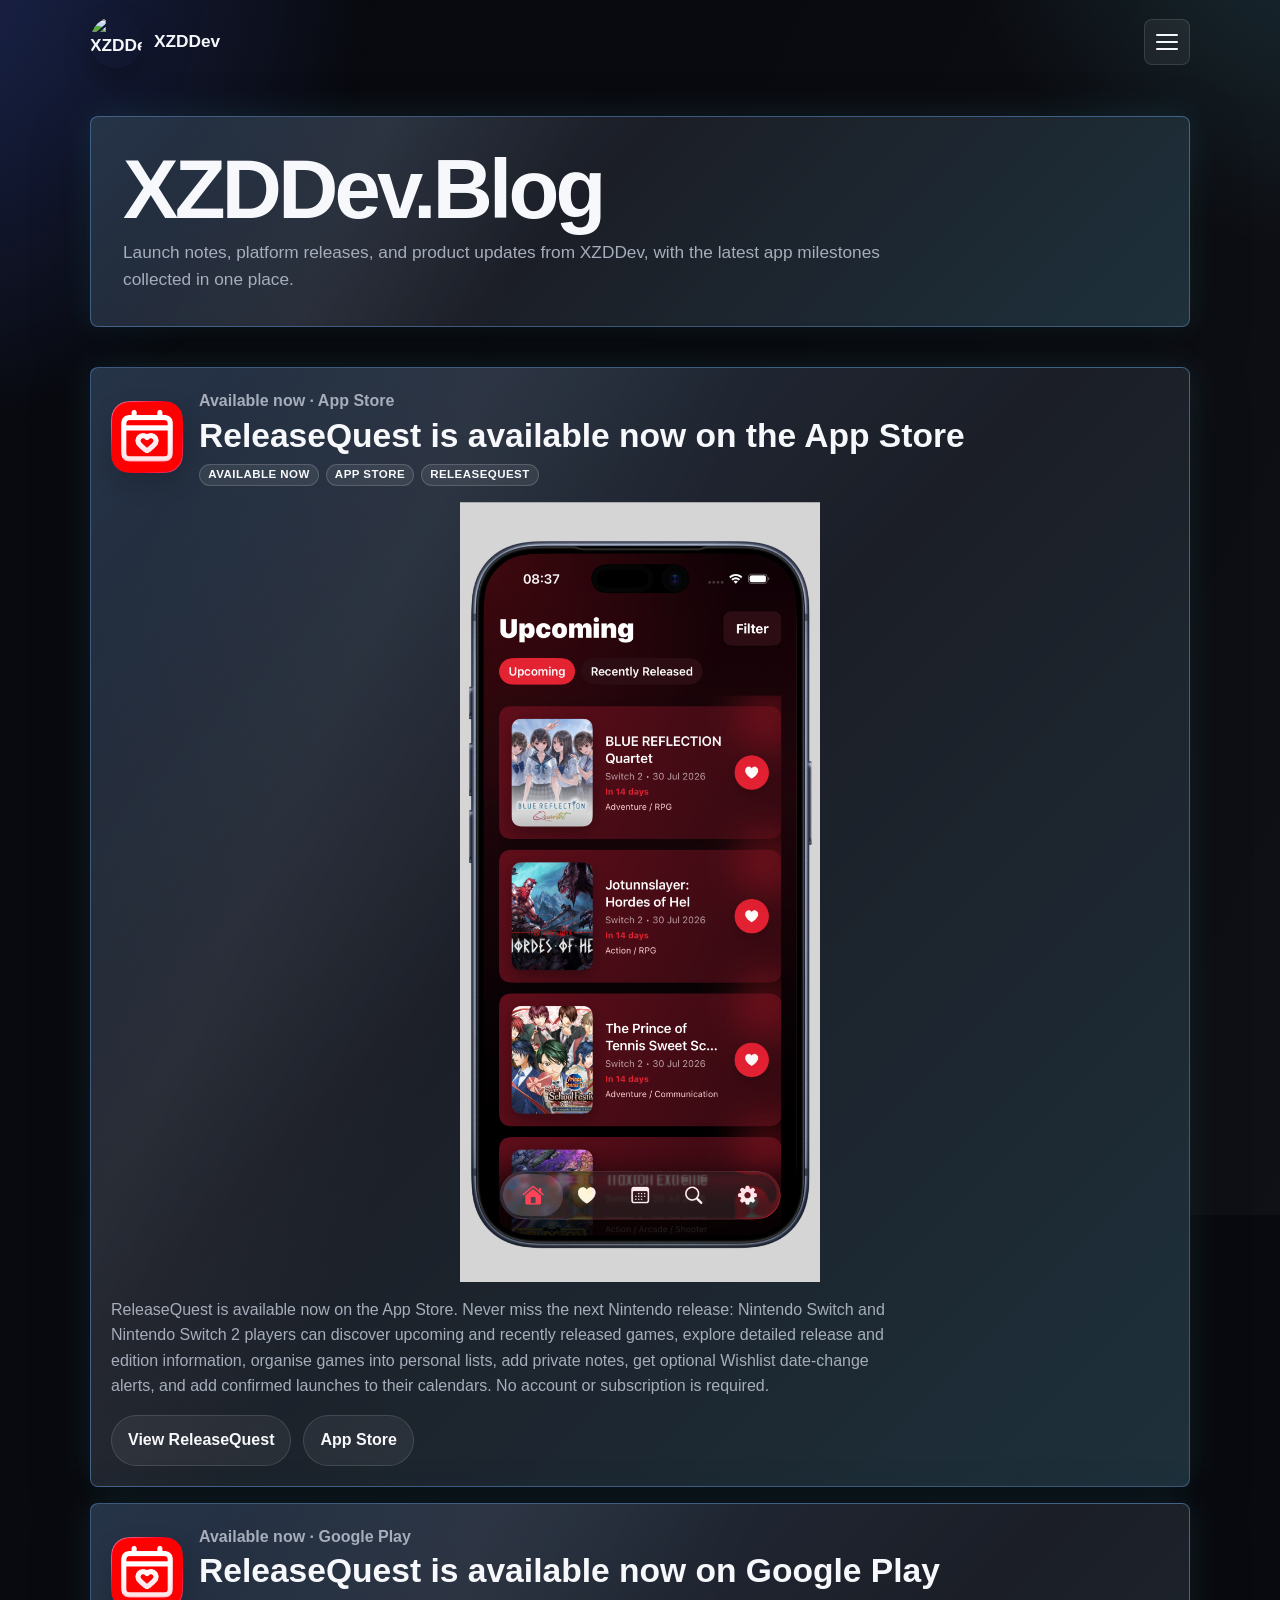
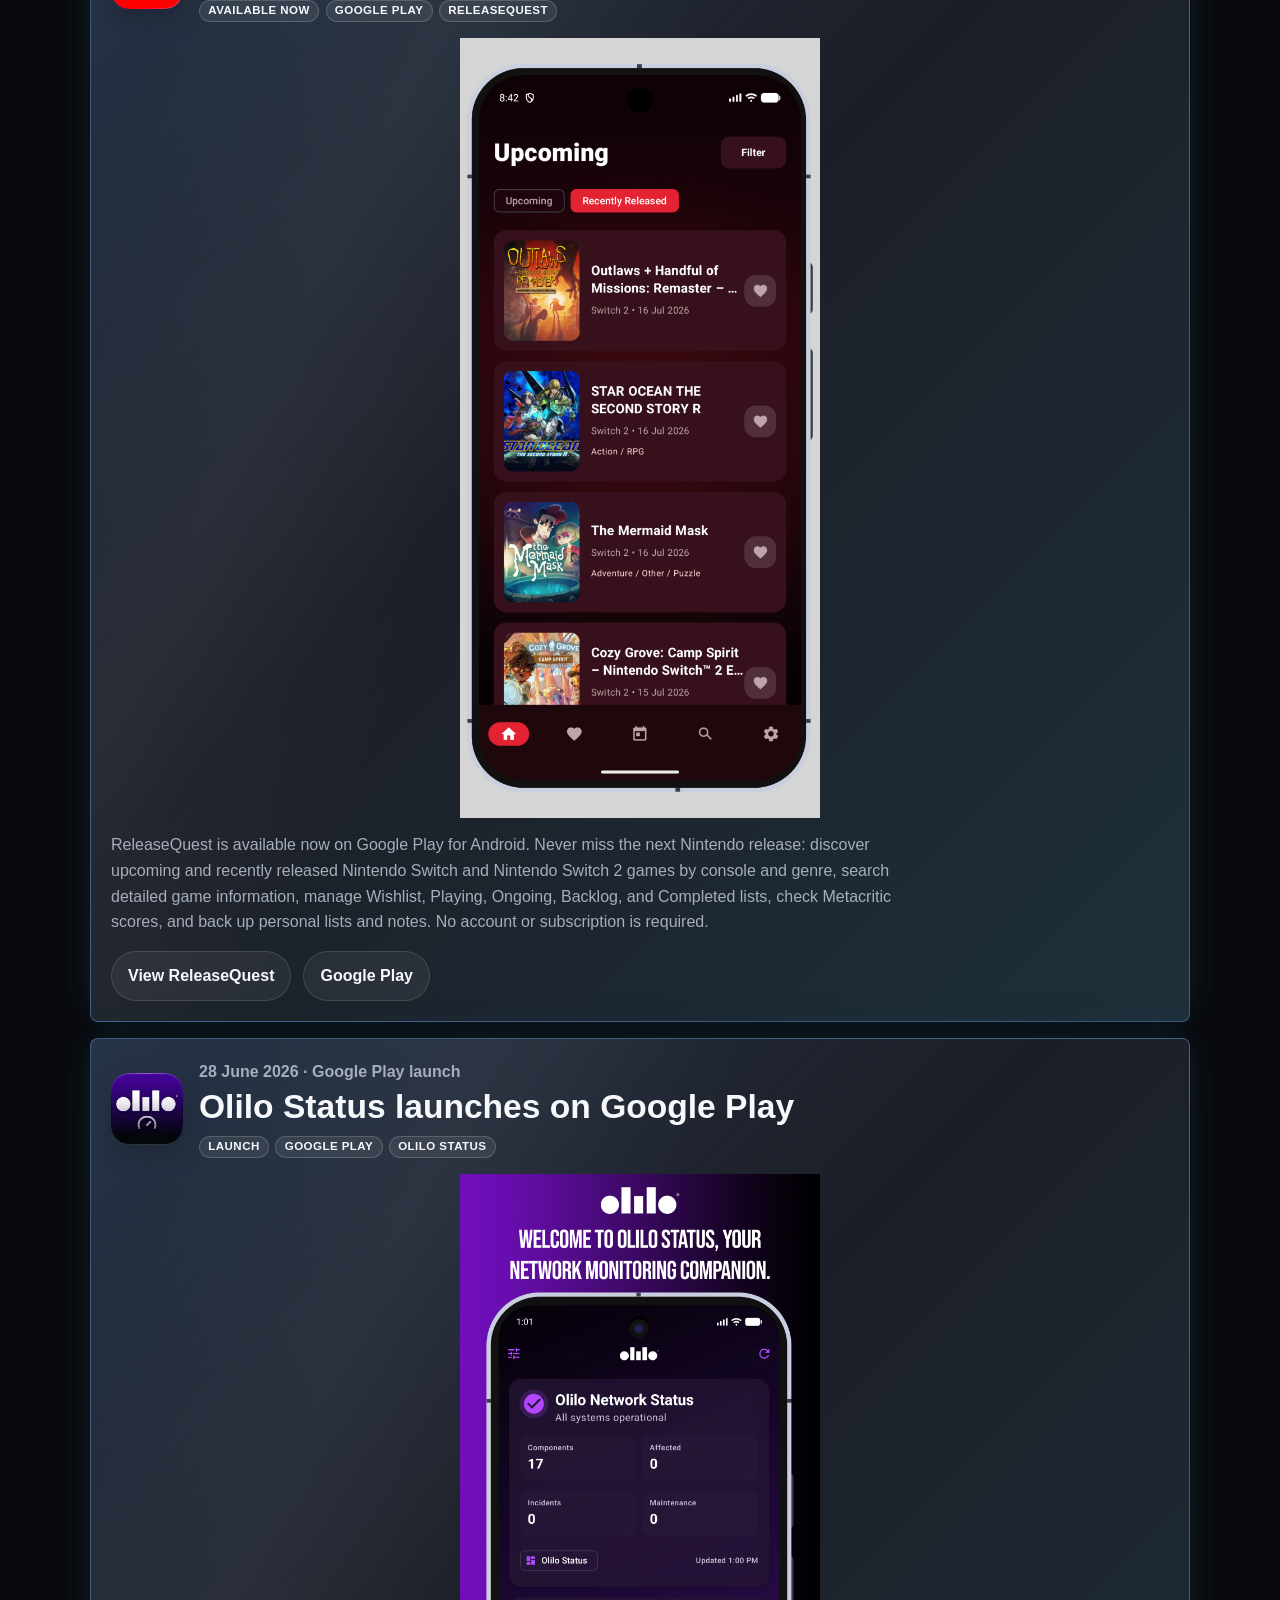
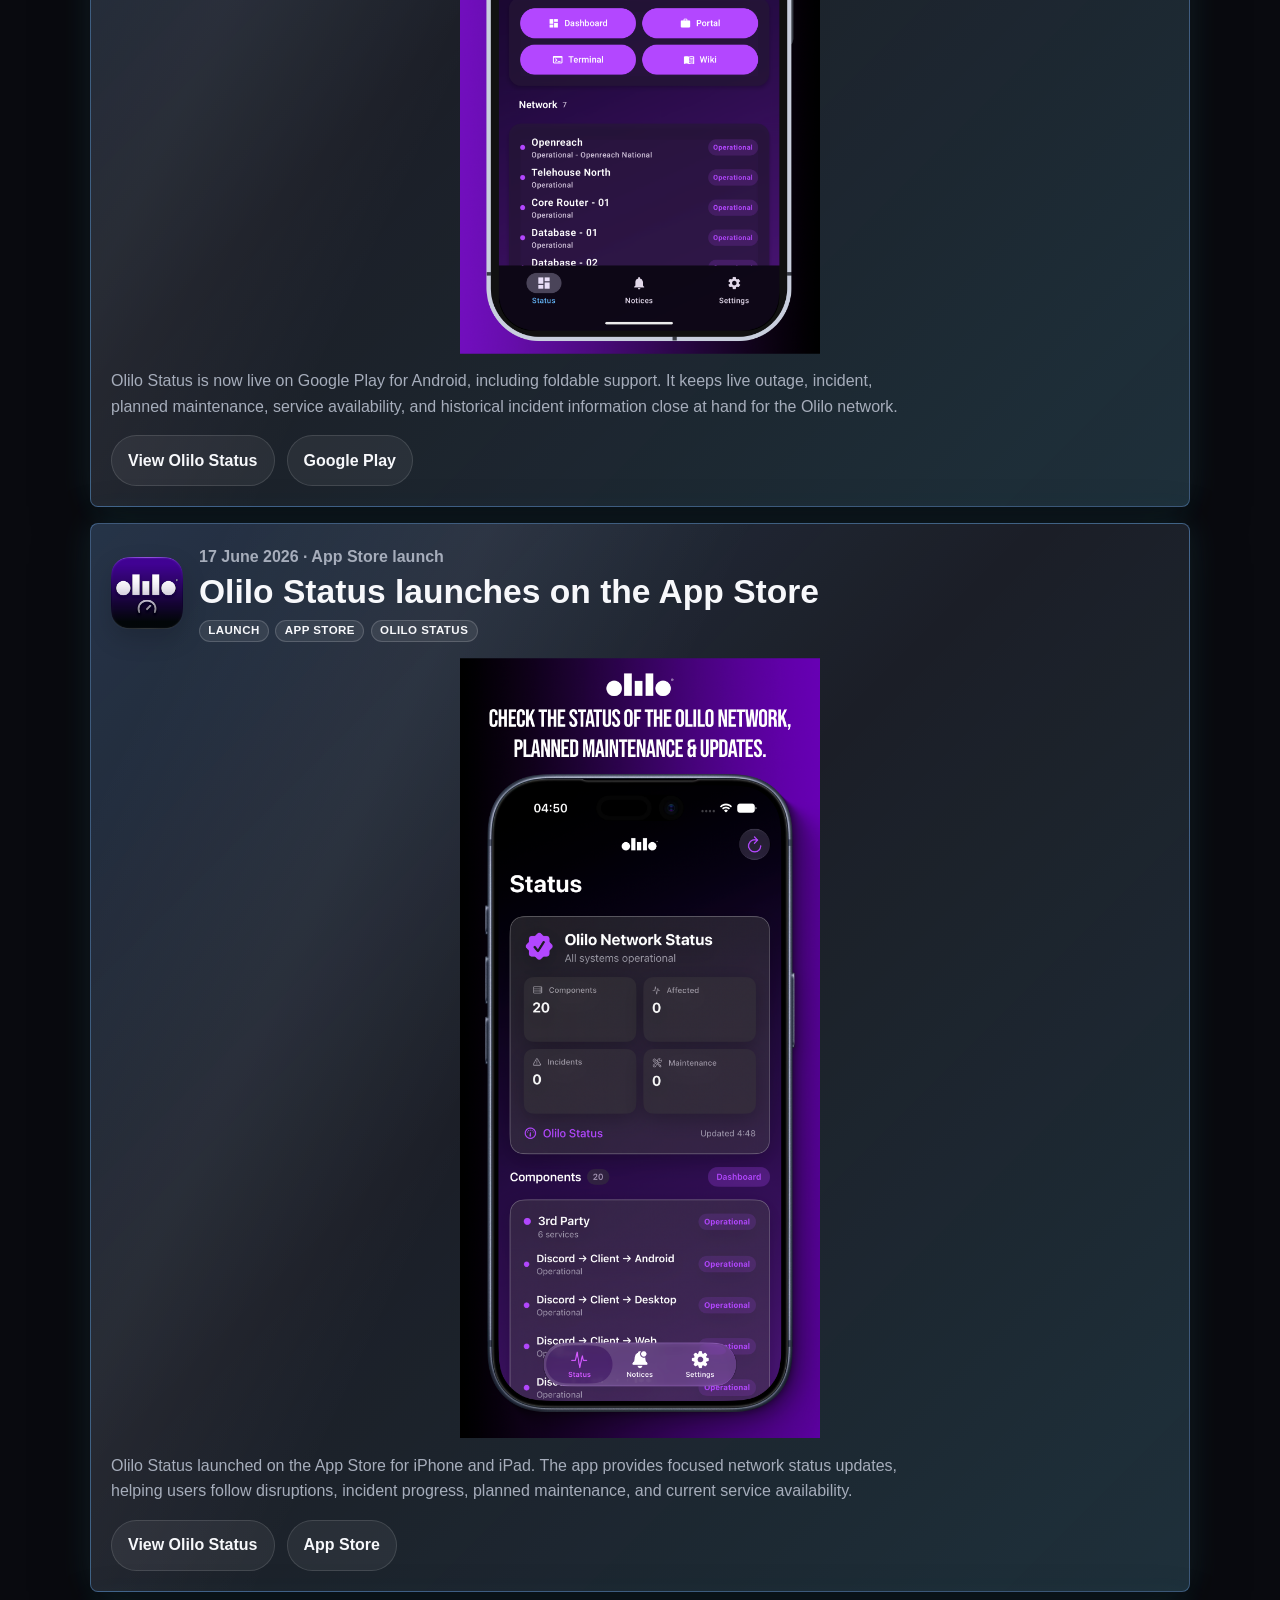
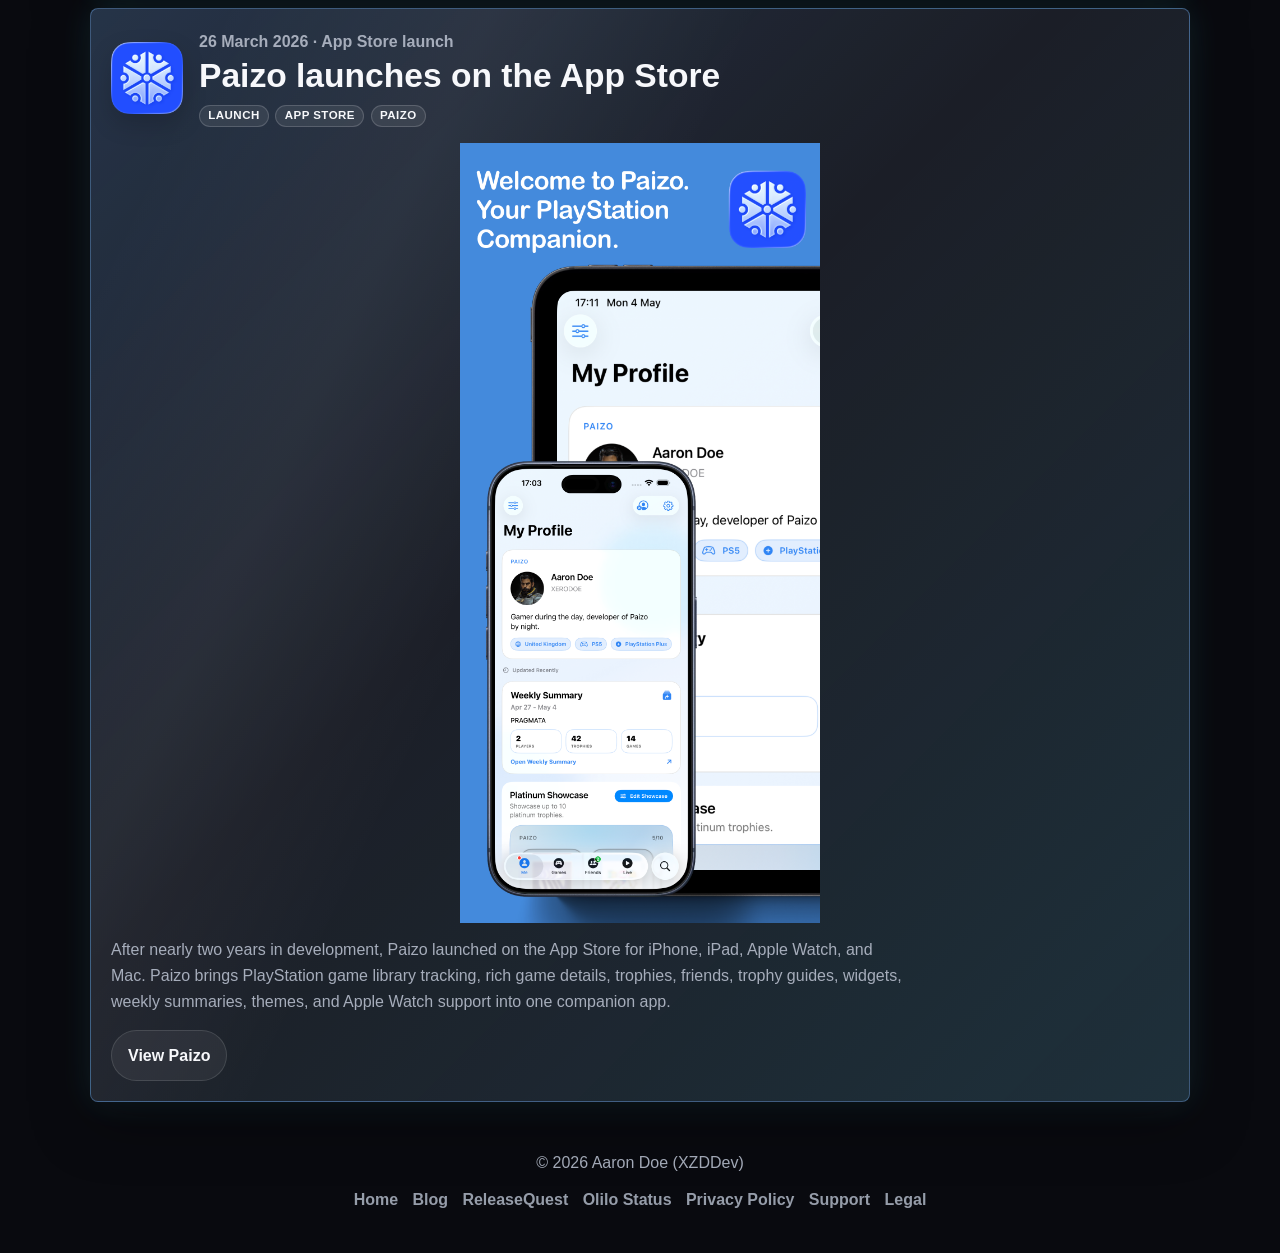
==== commit 61b06c79: "feat: add hire page and refresh homepage visuals" ====
--- a/blog/index.html
+++ b/blog/index.html
@@ -176,8 +176,10 @@
 
     h1 {
       margin: 0 0 0.5rem;
-      font-size: clamp(2.2rem, 5vw, 3.8rem);
-      line-height: 1.05;
+      font-size: clamp(2.4rem, 7vw, 5.2rem);
+      font-weight: 800;
+      line-height: 0.98;
+      letter-spacing: -0.045em;
     }
 
     h2 {
@@ -415,6 +417,7 @@
       <nav class="nav-links" id="primaryNavigation" aria-label="Primary" aria-hidden="true">
         <a href="../XZDDev/index.html">Home</a>
         <a href="index.html" aria-current="page">Blog</a>
+        <a href="../XZDDev/hire.html">Hire Me</a>
         <a href="../releasequest/releasequest.html">ReleaseQuest</a>
         <a href="../olilo/olilo-status.html">Olilo Status</a>
       </nav>
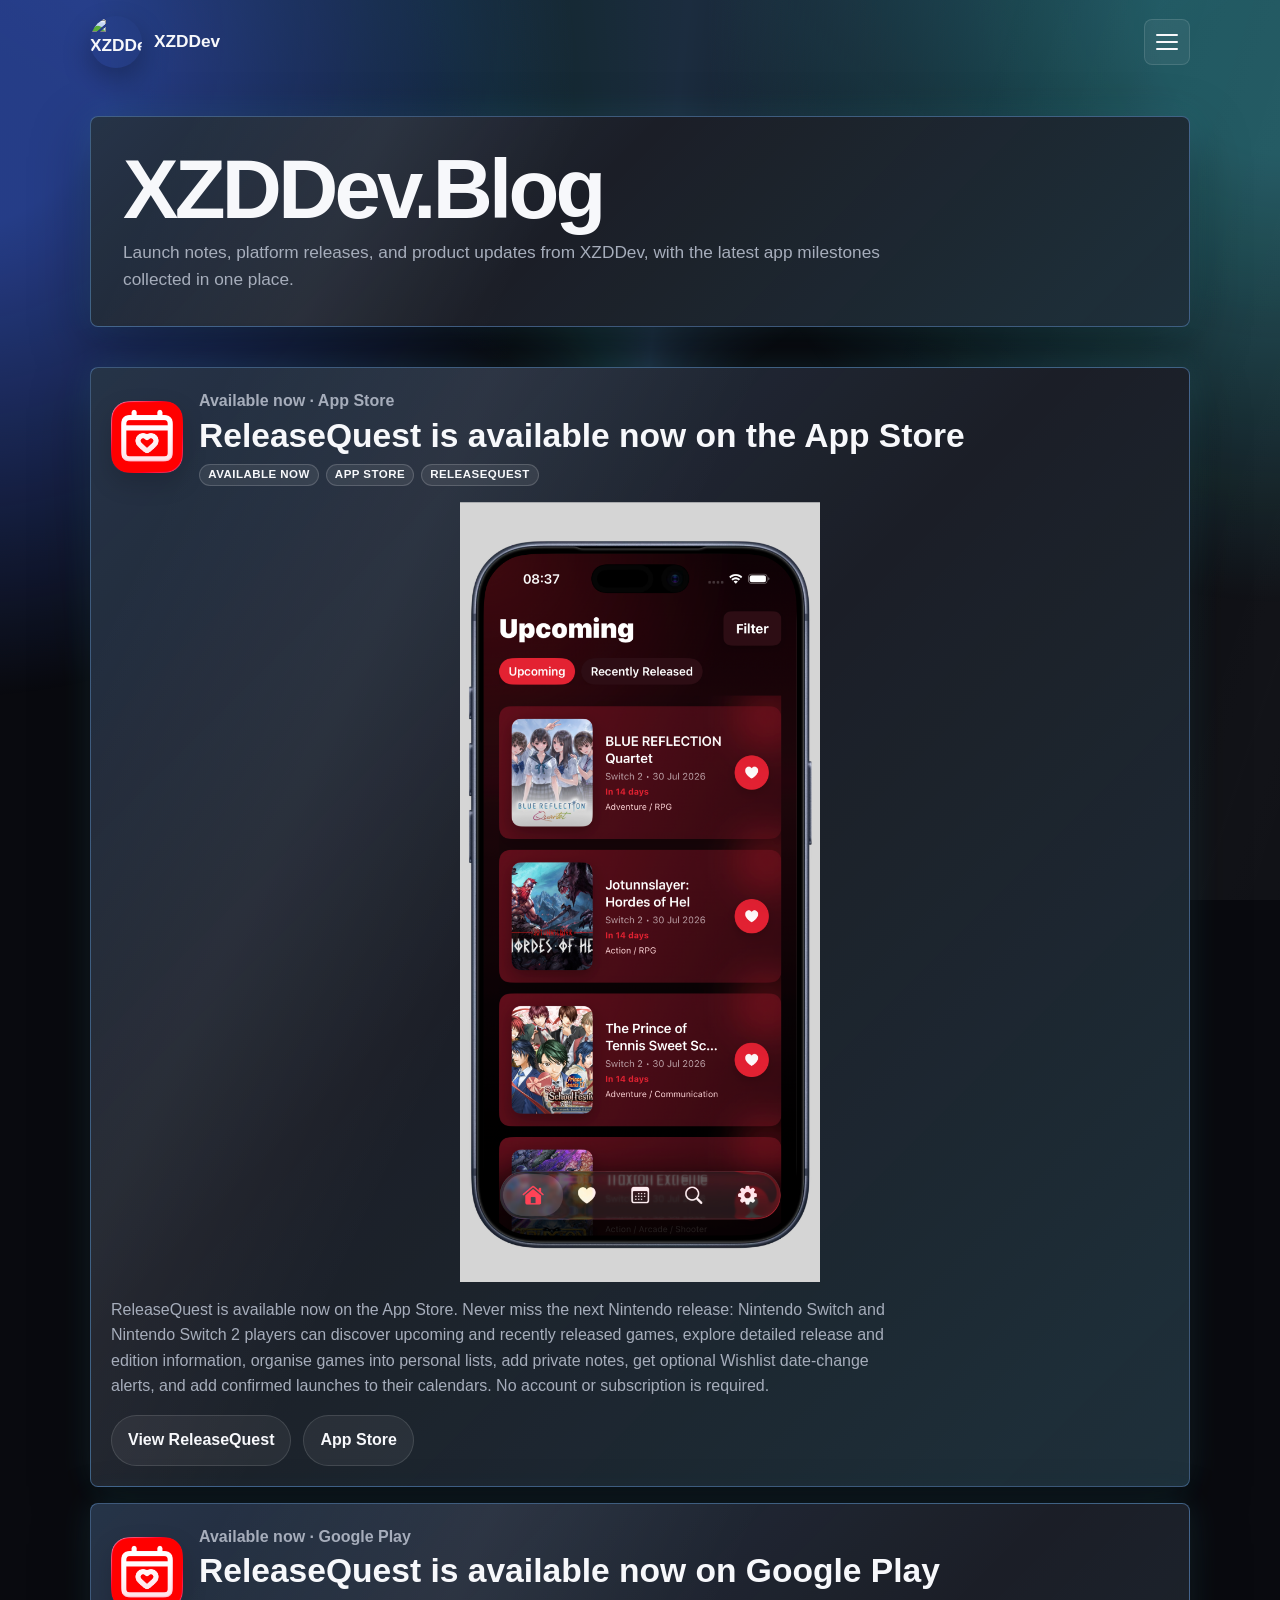
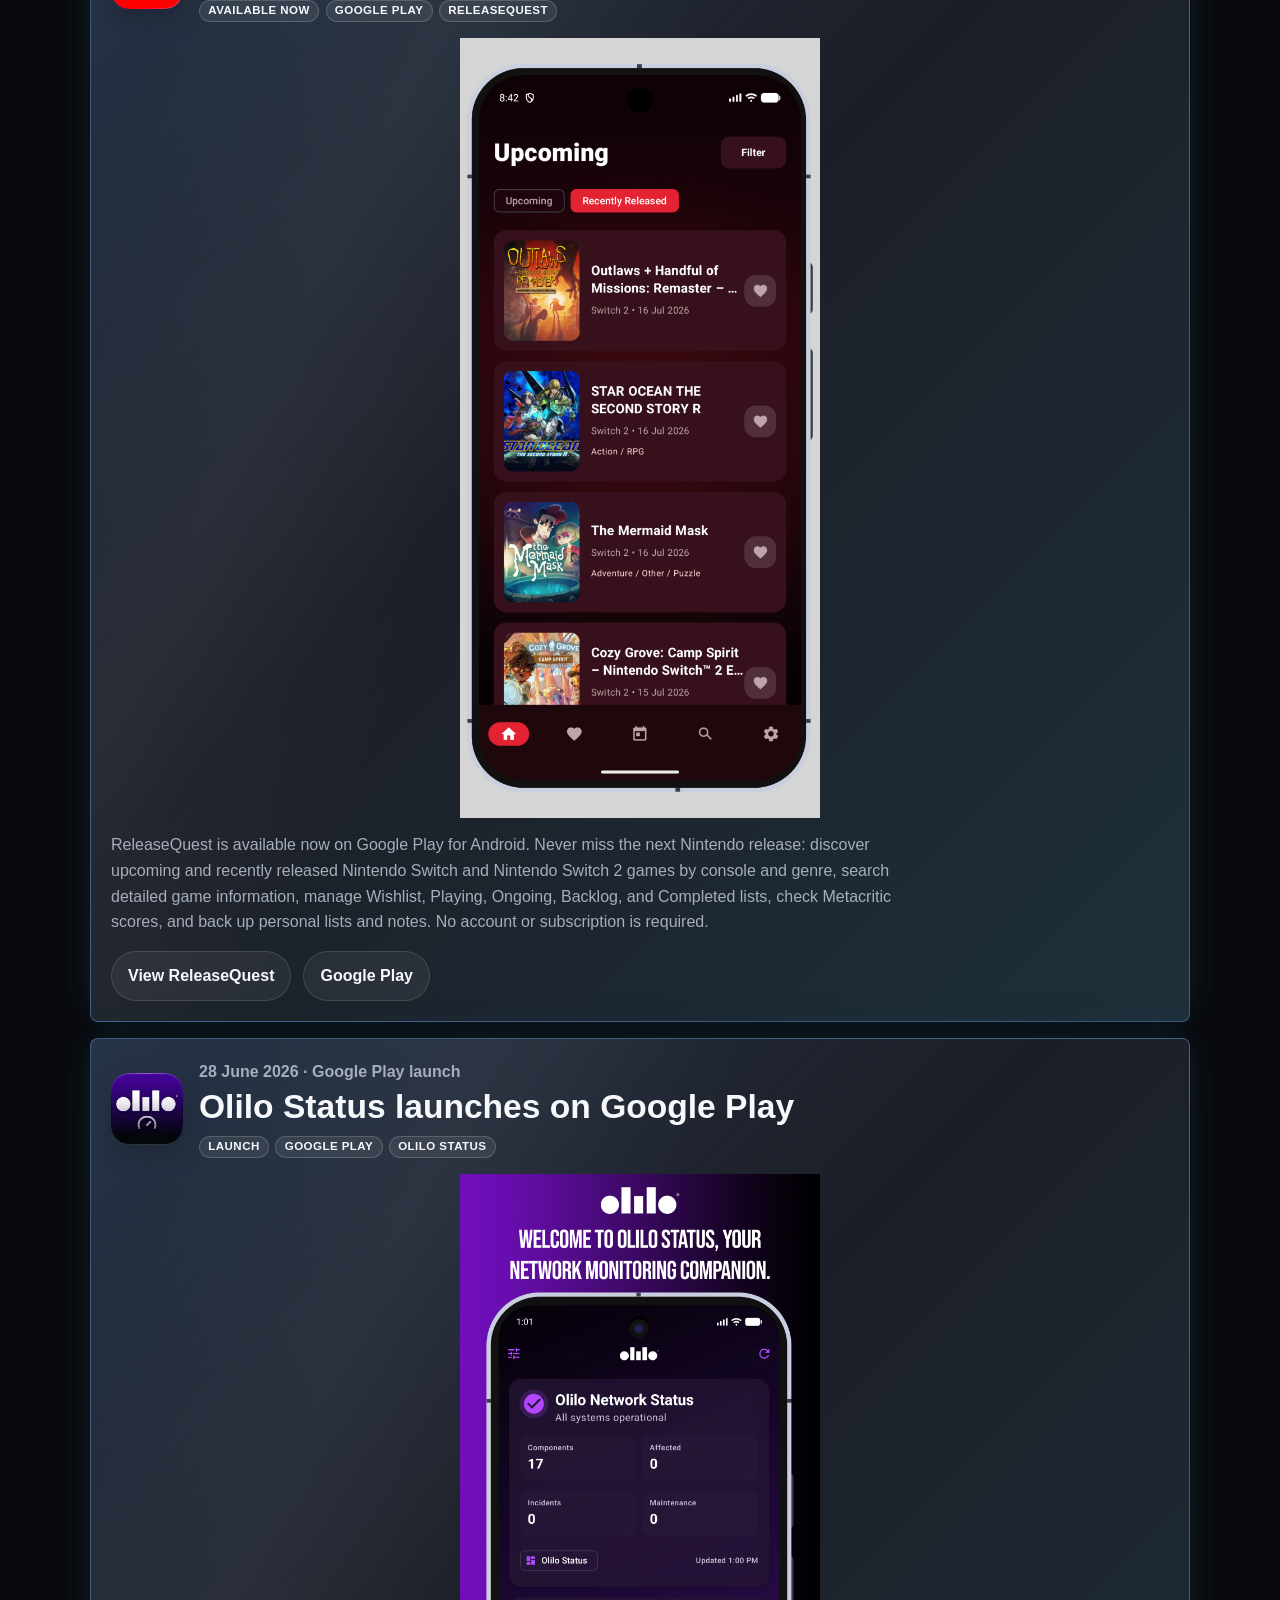
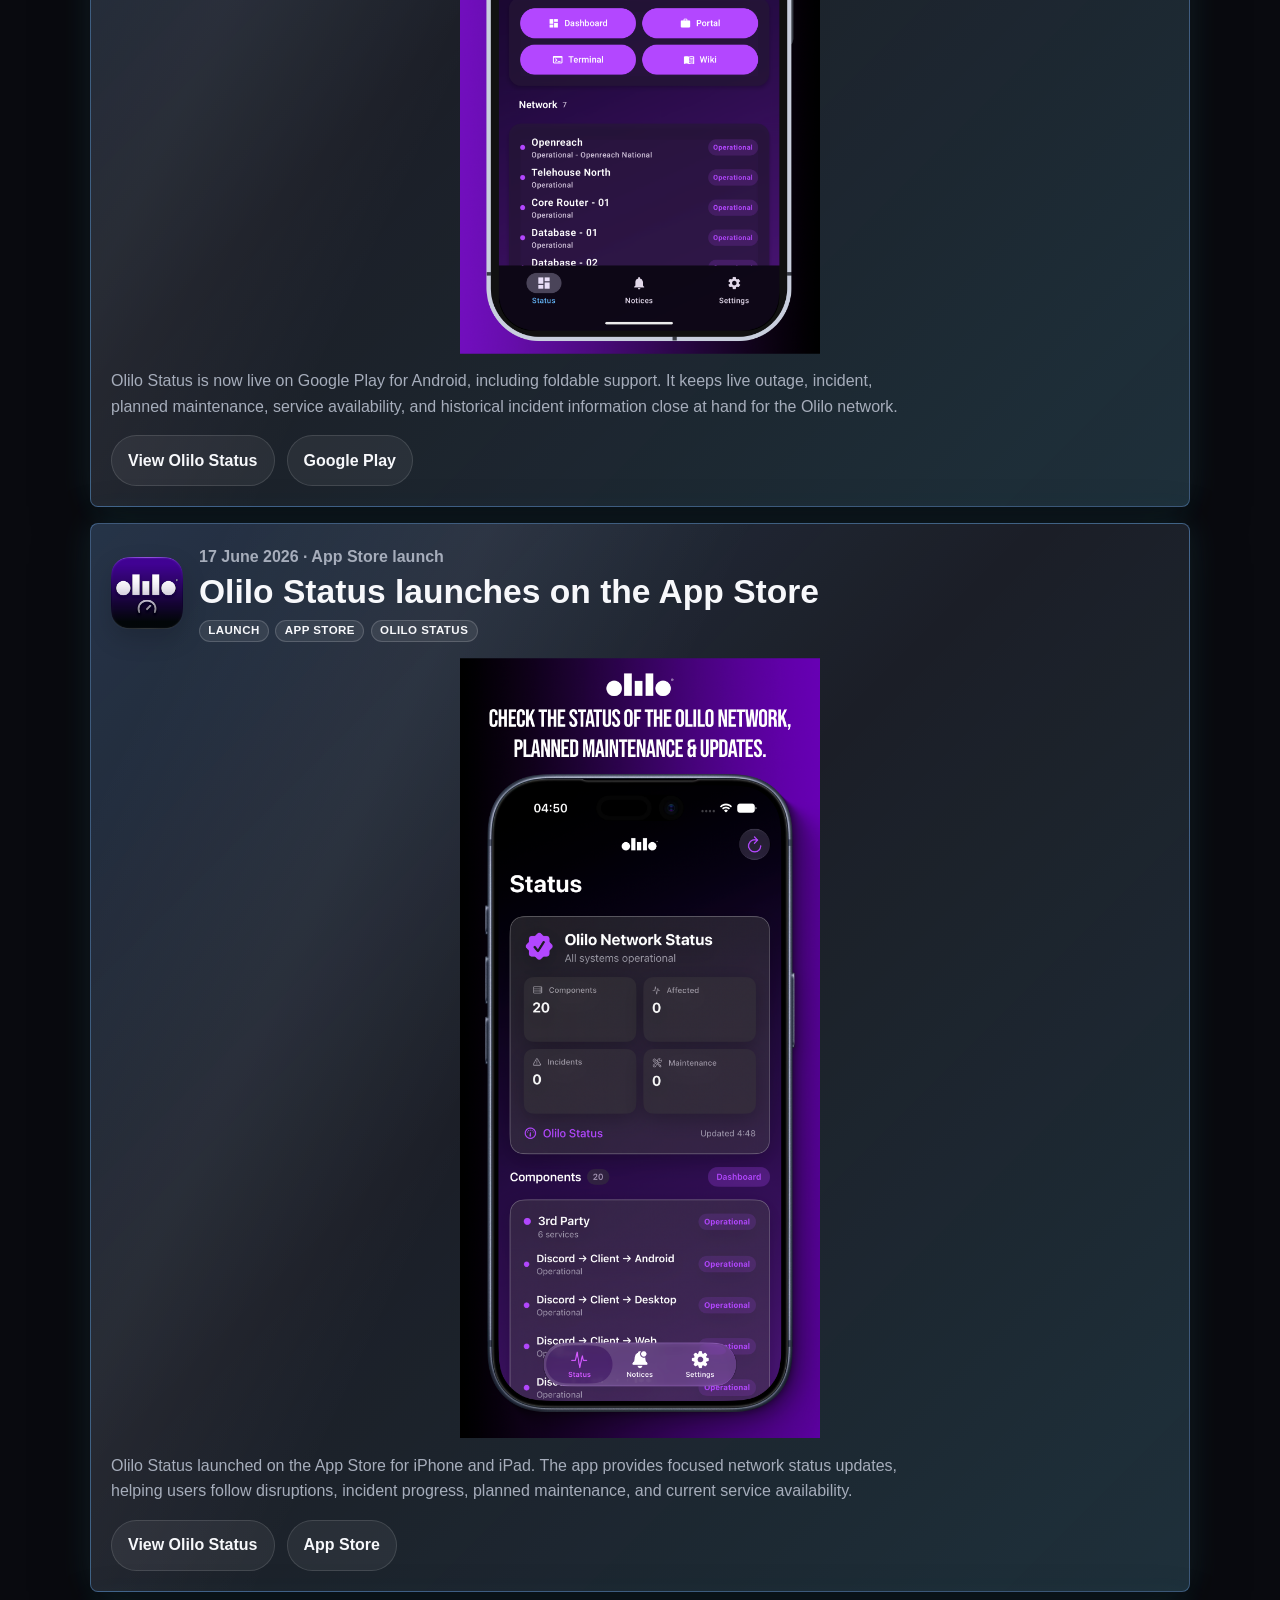
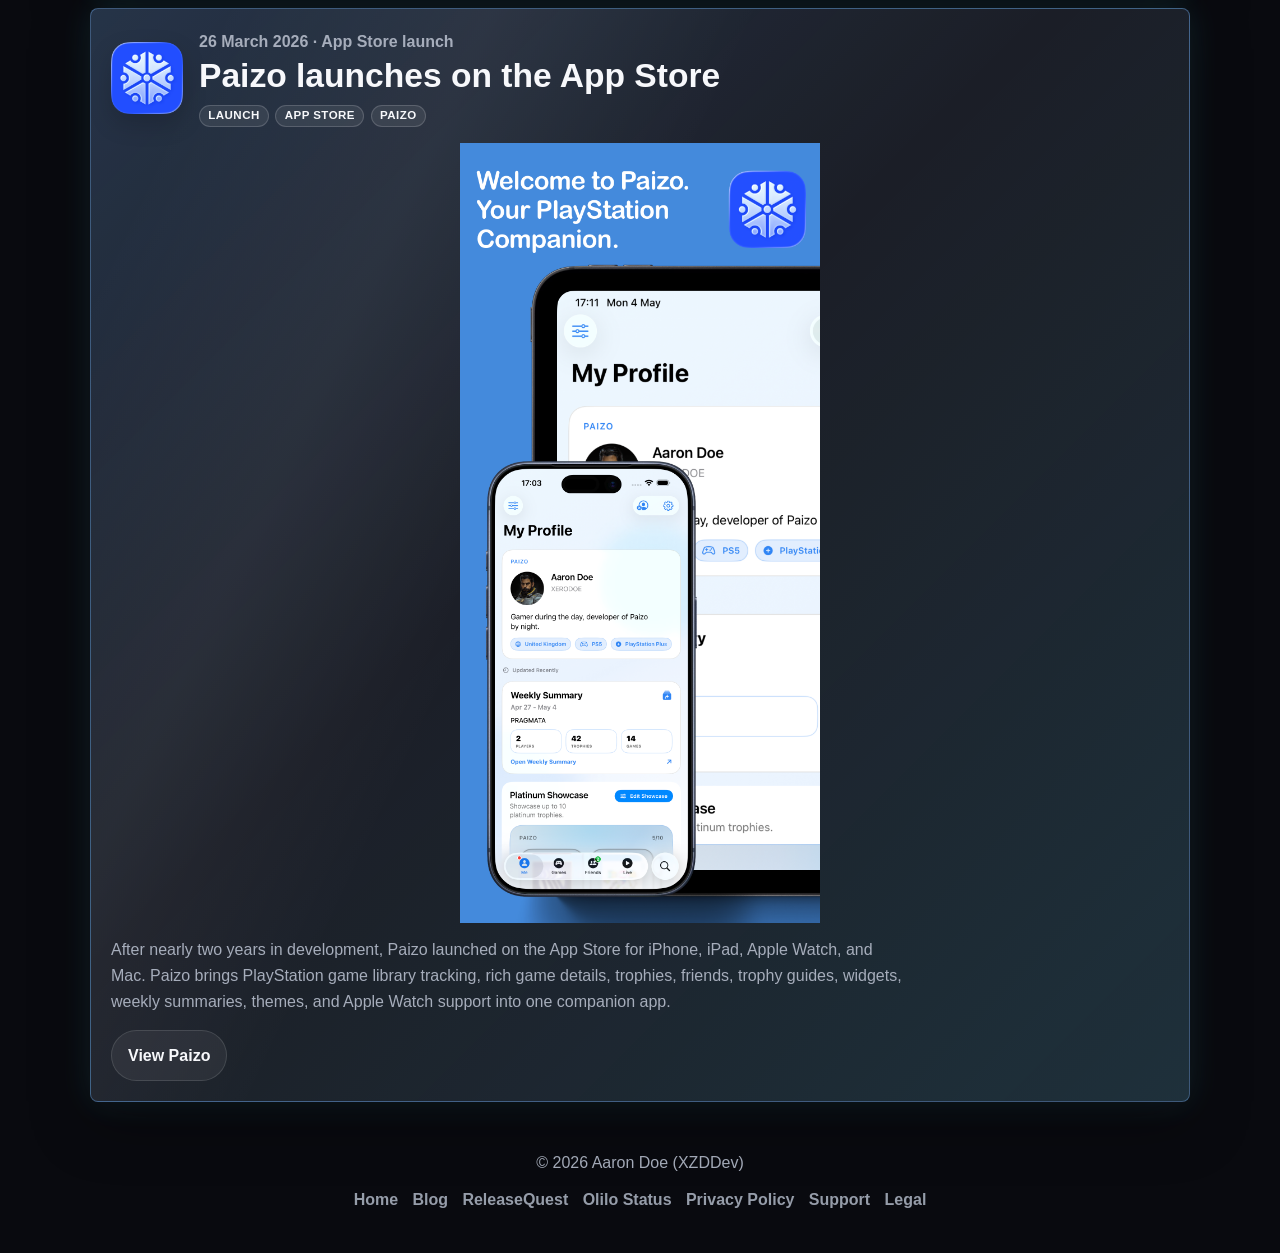
==== commit 033c892f: "fix: apply updated theme and animation across all pages" ====
--- a/blog/index.html
+++ b/blog/index.html
@@ -400,6 +400,7 @@
       }
     }
   </style>
+  <link rel="stylesheet" href="../assets/theme.css" />
   <link rel="stylesheet" href="../assets/navigation.css" />
 </head>
 <body>
--- a/assets/theme.css
+++ b/assets/theme.css
@@ -0,0 +1,79 @@
+:root {
+  --bg: #090a0f;
+  --surface: #141720;
+  --text: #f7f8fb;
+  --muted: #a6adbb;
+  --border: rgba(255, 255, 255, 0.12);
+  --shadow: 0 18px 50px rgba(0, 0, 0, 0.32);
+  --accent: #65e8ff;
+}
+
+body {
+  background: var(--bg);
+  color: var(--text);
+  overflow-x: hidden;
+  isolation: isolate;
+}
+
+body::before {
+  content: "";
+  position: fixed;
+  inset: -25%;
+  z-index: 0;
+  pointer-events: none;
+  background:
+    radial-gradient(circle at 14% 22%, rgba(76, 111, 255, 0.5) 0 8%, transparent 32%),
+    radial-gradient(circle at 84% 18%, rgba(101, 232, 255, 0.34) 0 7%, transparent 30%),
+    radial-gradient(circle at 52% 82%, rgba(180, 124, 255, 0.3) 0 8%, transparent 34%),
+    conic-gradient(from 215deg at 50% 50%, transparent 0 24%, rgba(101, 232, 255, 0.12) 34%, rgba(118, 182, 255, 0.2) 42%, transparent 55% 100%);
+  filter: saturate(1.25);
+  animation: auroraDrift 11s cubic-bezier(0.45, 0, 0.55, 1) infinite alternate;
+  will-change: transform, filter;
+}
+
+body::after {
+  content: "";
+  position: fixed;
+  inset: 0;
+  z-index: 0;
+  pointer-events: none;
+  opacity: 0.34;
+  background: linear-gradient(108deg, transparent 32%, rgba(255, 255, 255, 0.12) 48%, transparent 64%);
+  background-size: 220% 100%;
+  animation: lightSweep 7s ease-in-out infinite;
+}
+
+@keyframes auroraDrift {
+  from {
+    transform: translate3d(-4%, -2%, 0) rotate(-2deg) scale(1);
+    filter: saturate(1.15) hue-rotate(-6deg);
+  }
+
+  to {
+    transform: translate3d(4%, 3%, 0) rotate(3deg) scale(1.12);
+    filter: saturate(1.45) hue-rotate(12deg);
+  }
+}
+
+@keyframes lightSweep {
+  0%, 18% {
+    background-position: 120% 0;
+    opacity: 0;
+  }
+
+  48% {
+    opacity: 0.36;
+  }
+
+  78%, 100% {
+    background-position: -120% 0;
+    opacity: 0;
+  }
+}
+
+@media (prefers-reduced-motion: reduce) {
+  body::before,
+  body::after {
+    animation: none;
+  }
+}
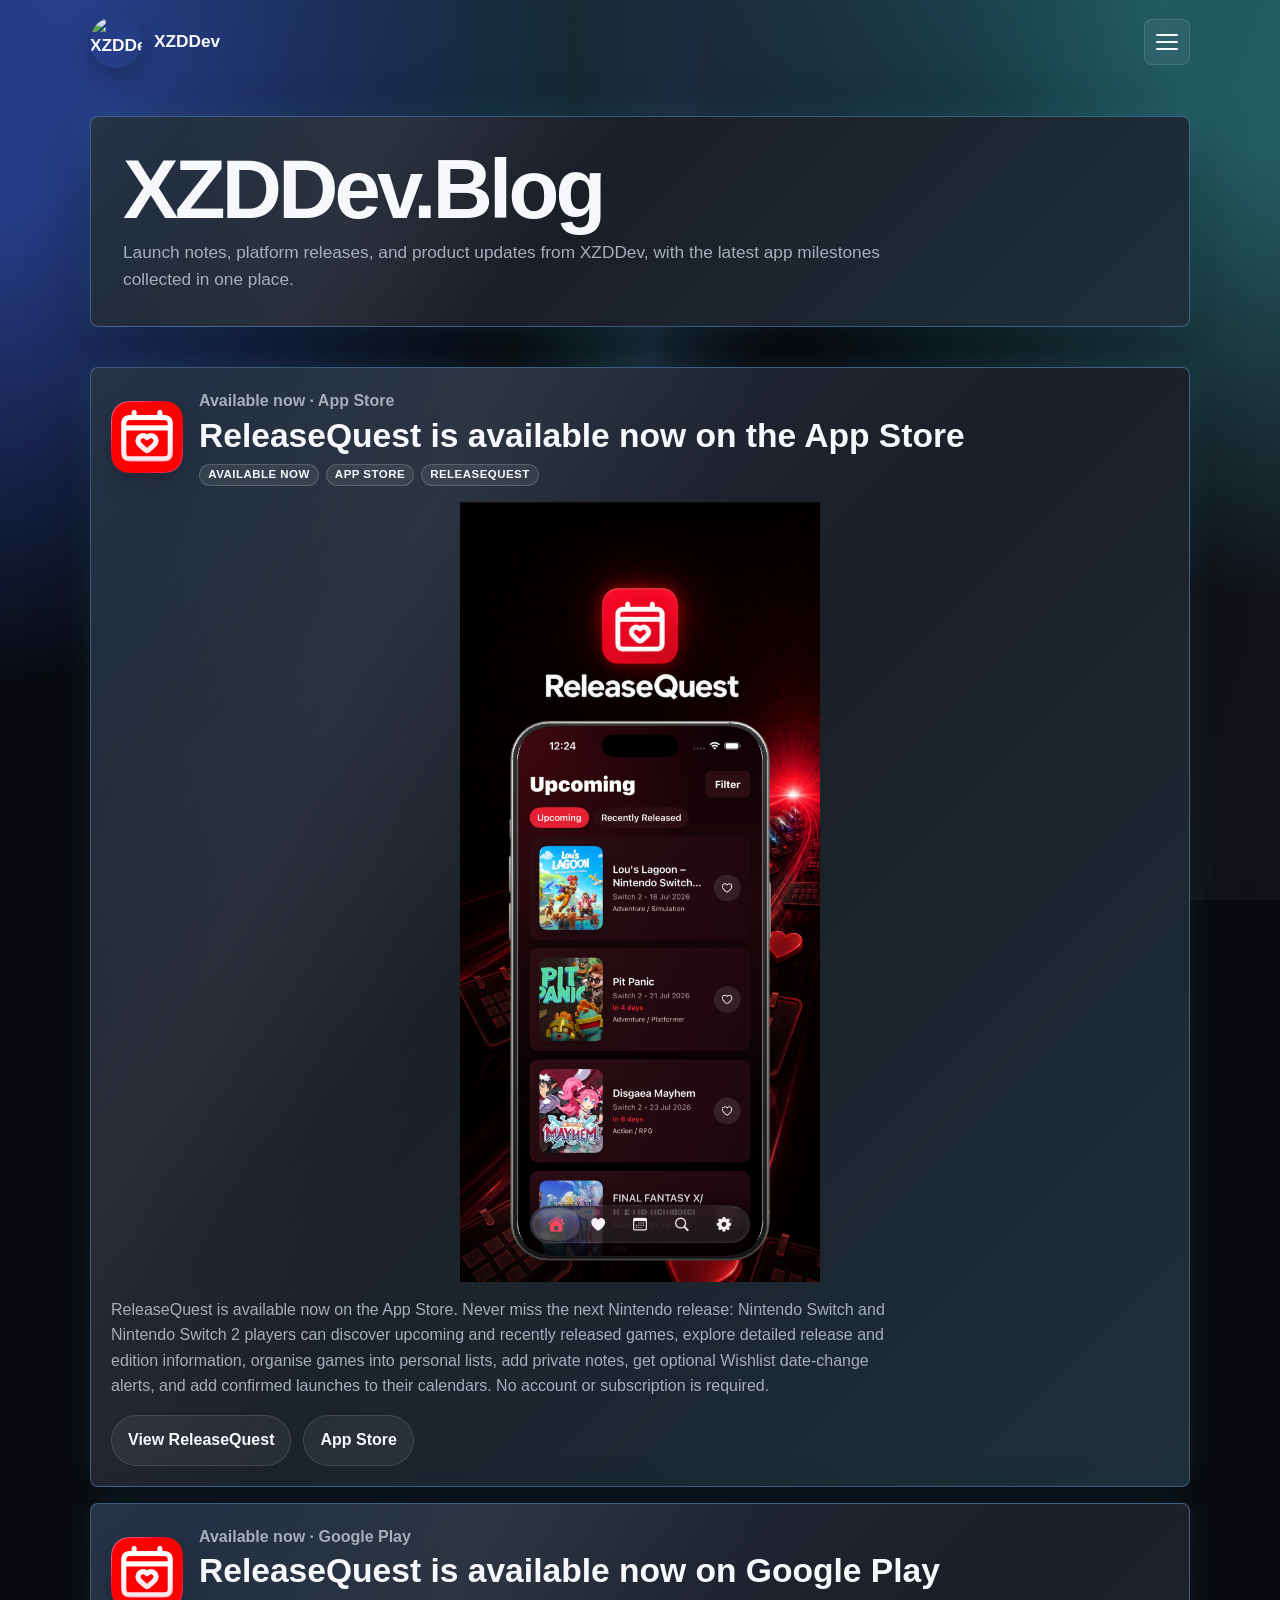
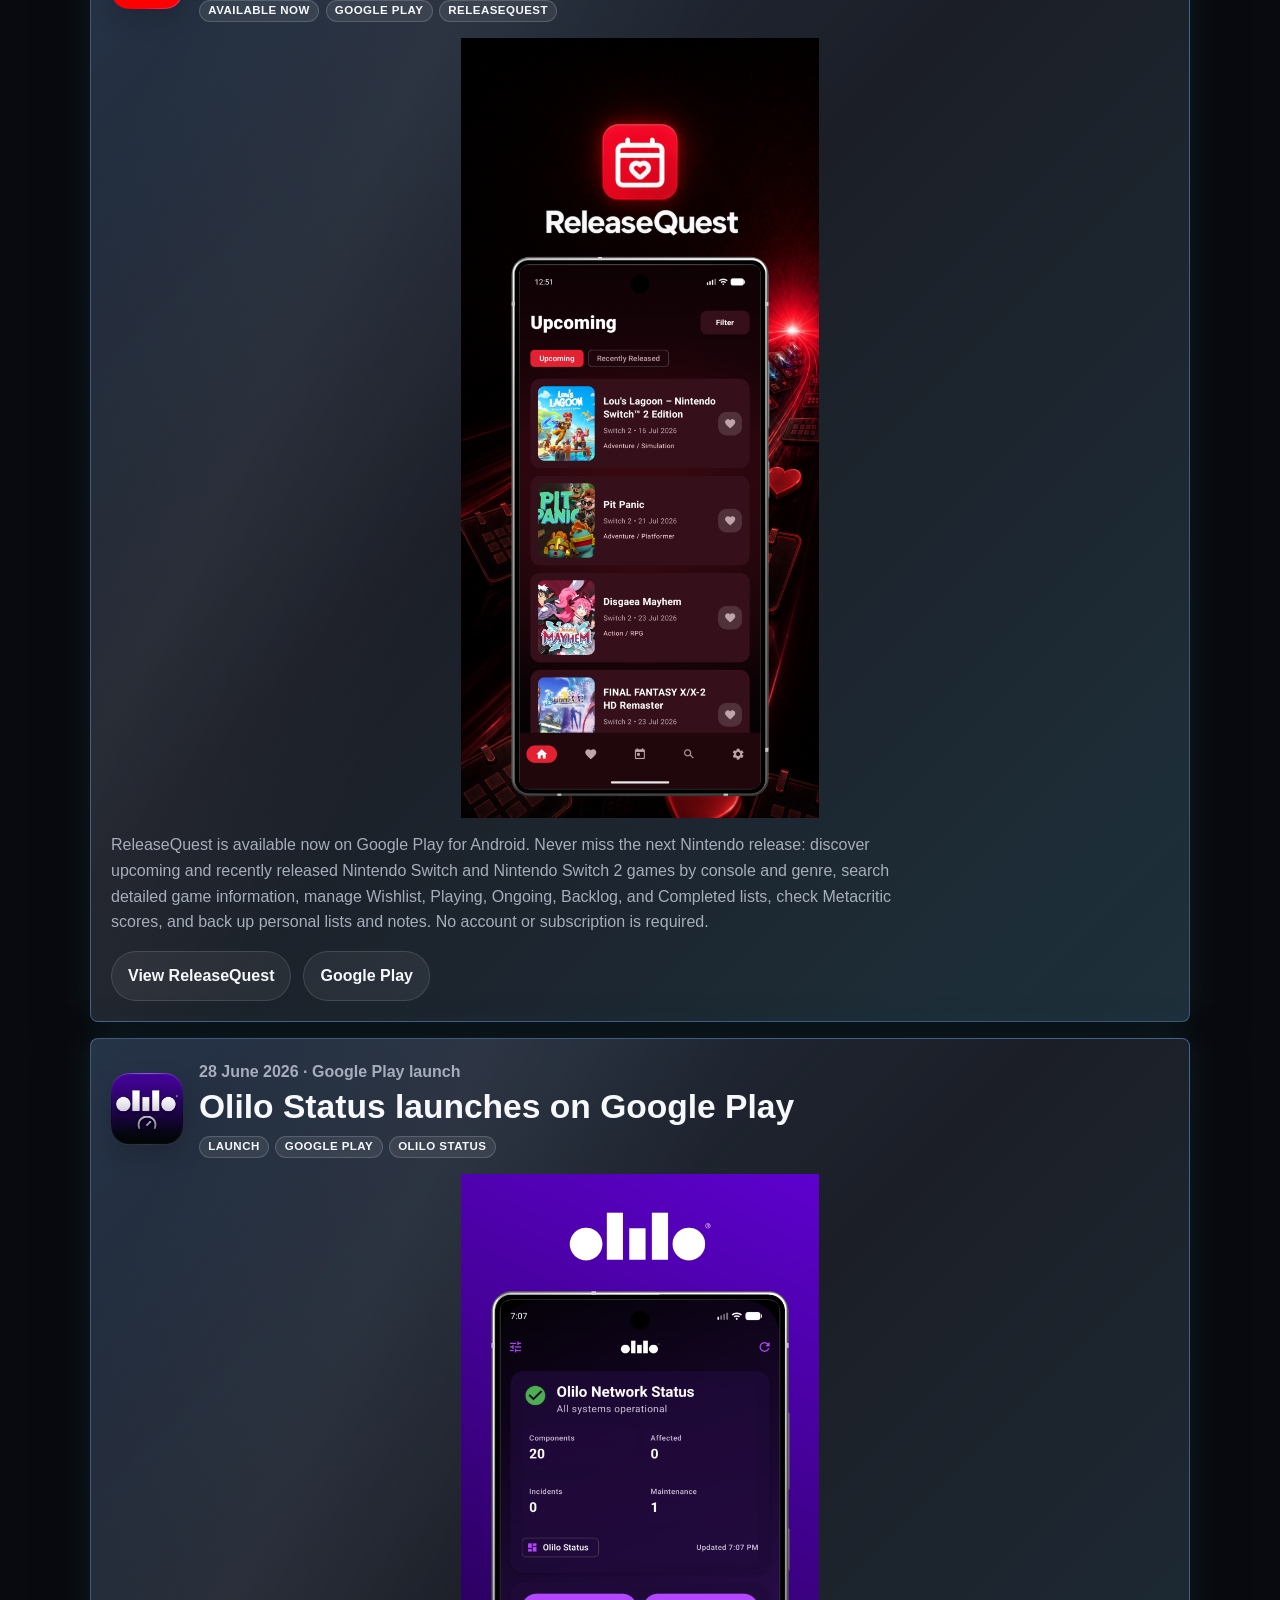
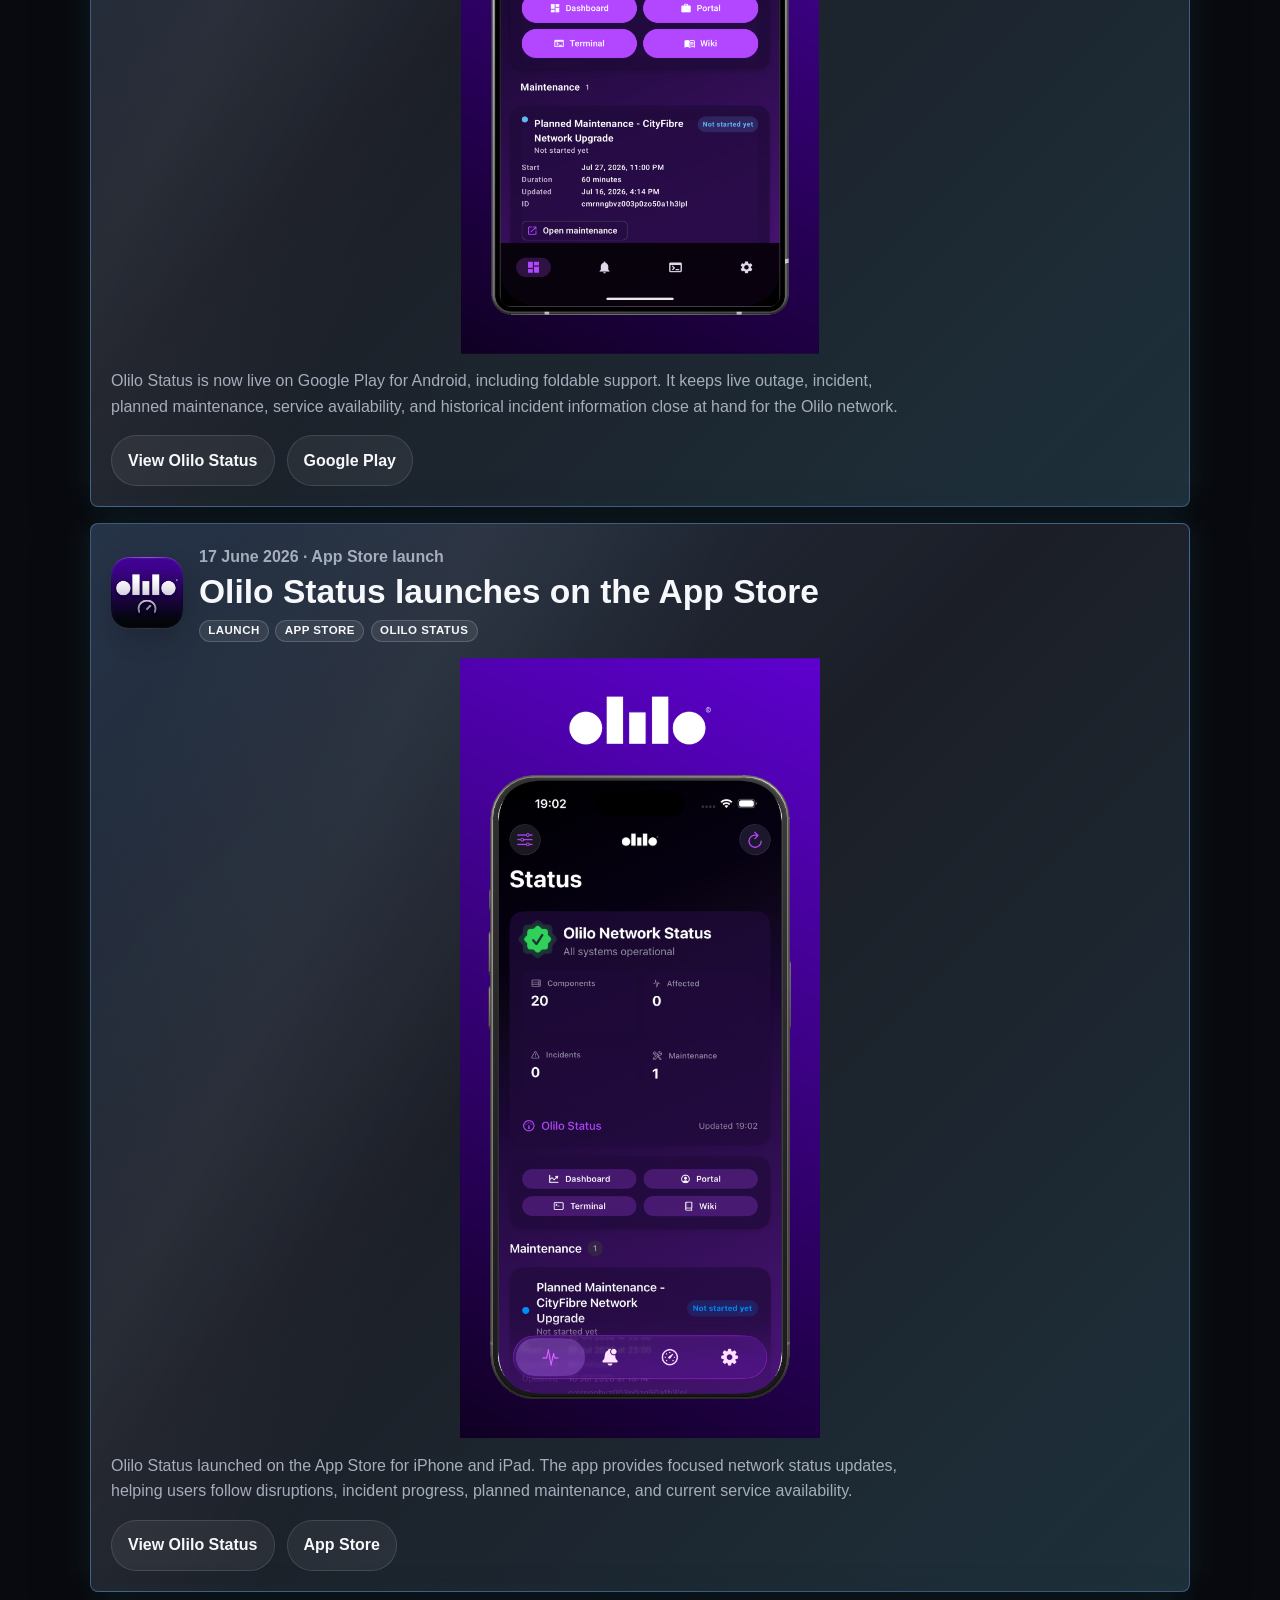
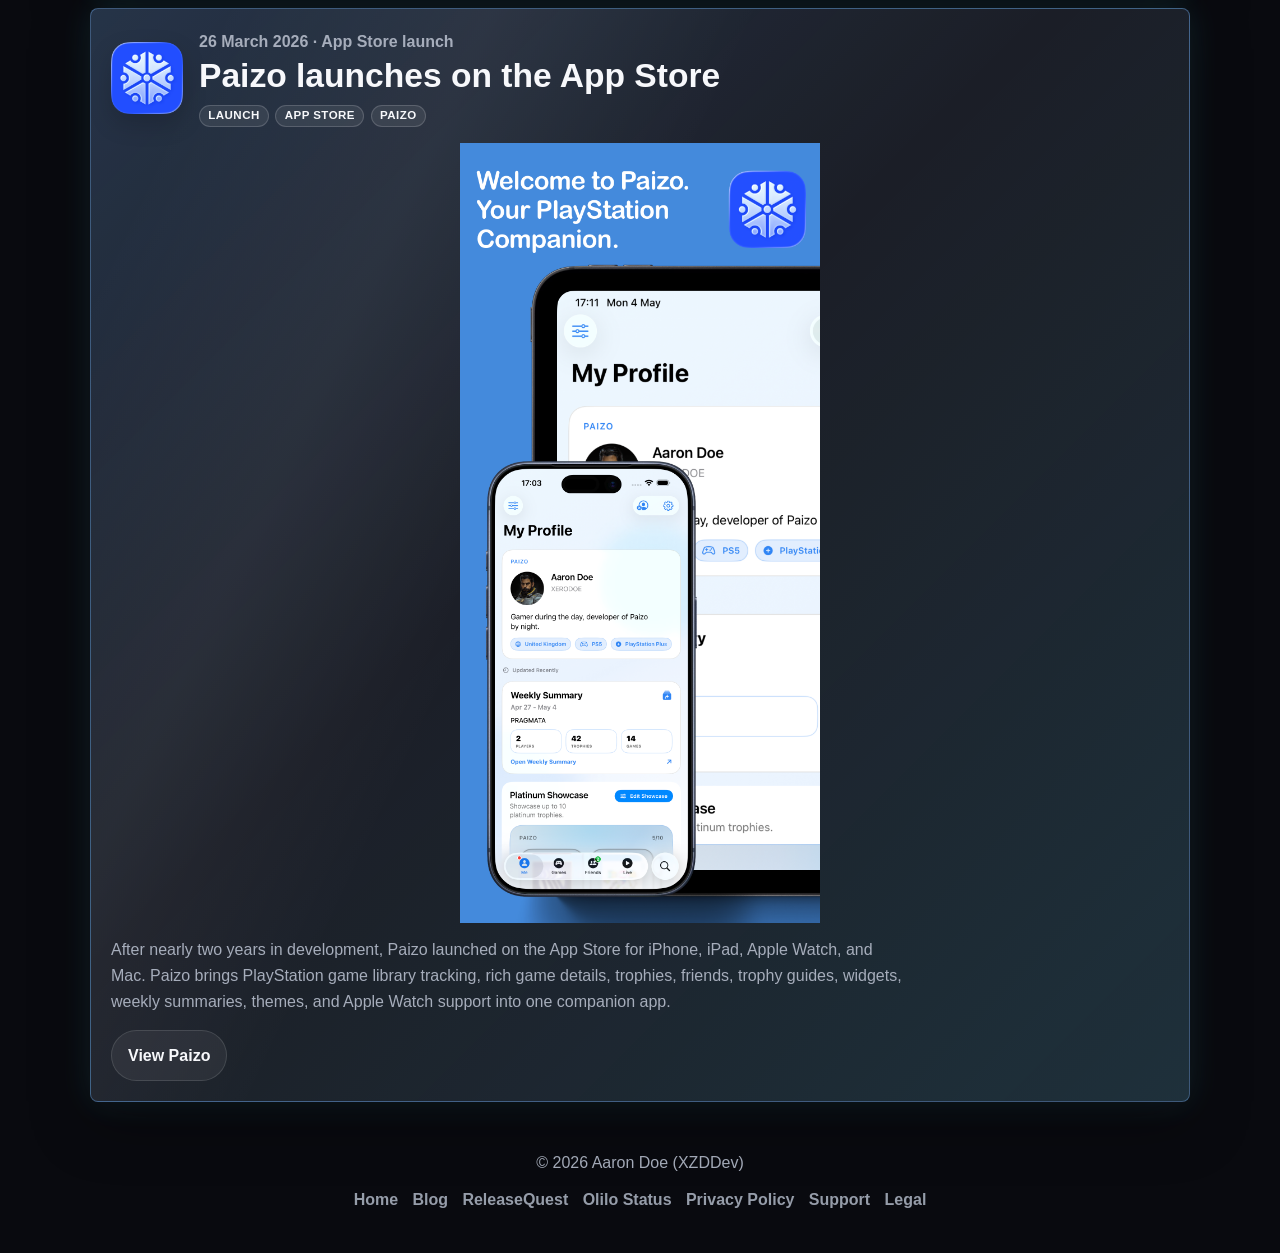
==== commit 351bd31b: "update: ReleaseQuest App Store link" ====
--- a/blog/index.html
+++ b/blog/index.html
@@ -465,7 +465,7 @@
 
         <div class="post-actions">
           <a class="post-link" href="../releasequest/releasequest.html">View ReleaseQuest</a>
-          <a class="post-link" href="https://changethislater.example.xzddev/" target="_blank" rel="noopener noreferrer">App Store</a>
+          <a class="post-link" href="https://apps.apple.com/app/releasequest/id6790134602/" target="_blank" rel="noopener noreferrer">App Store</a>
         </div>
       </article>
 
